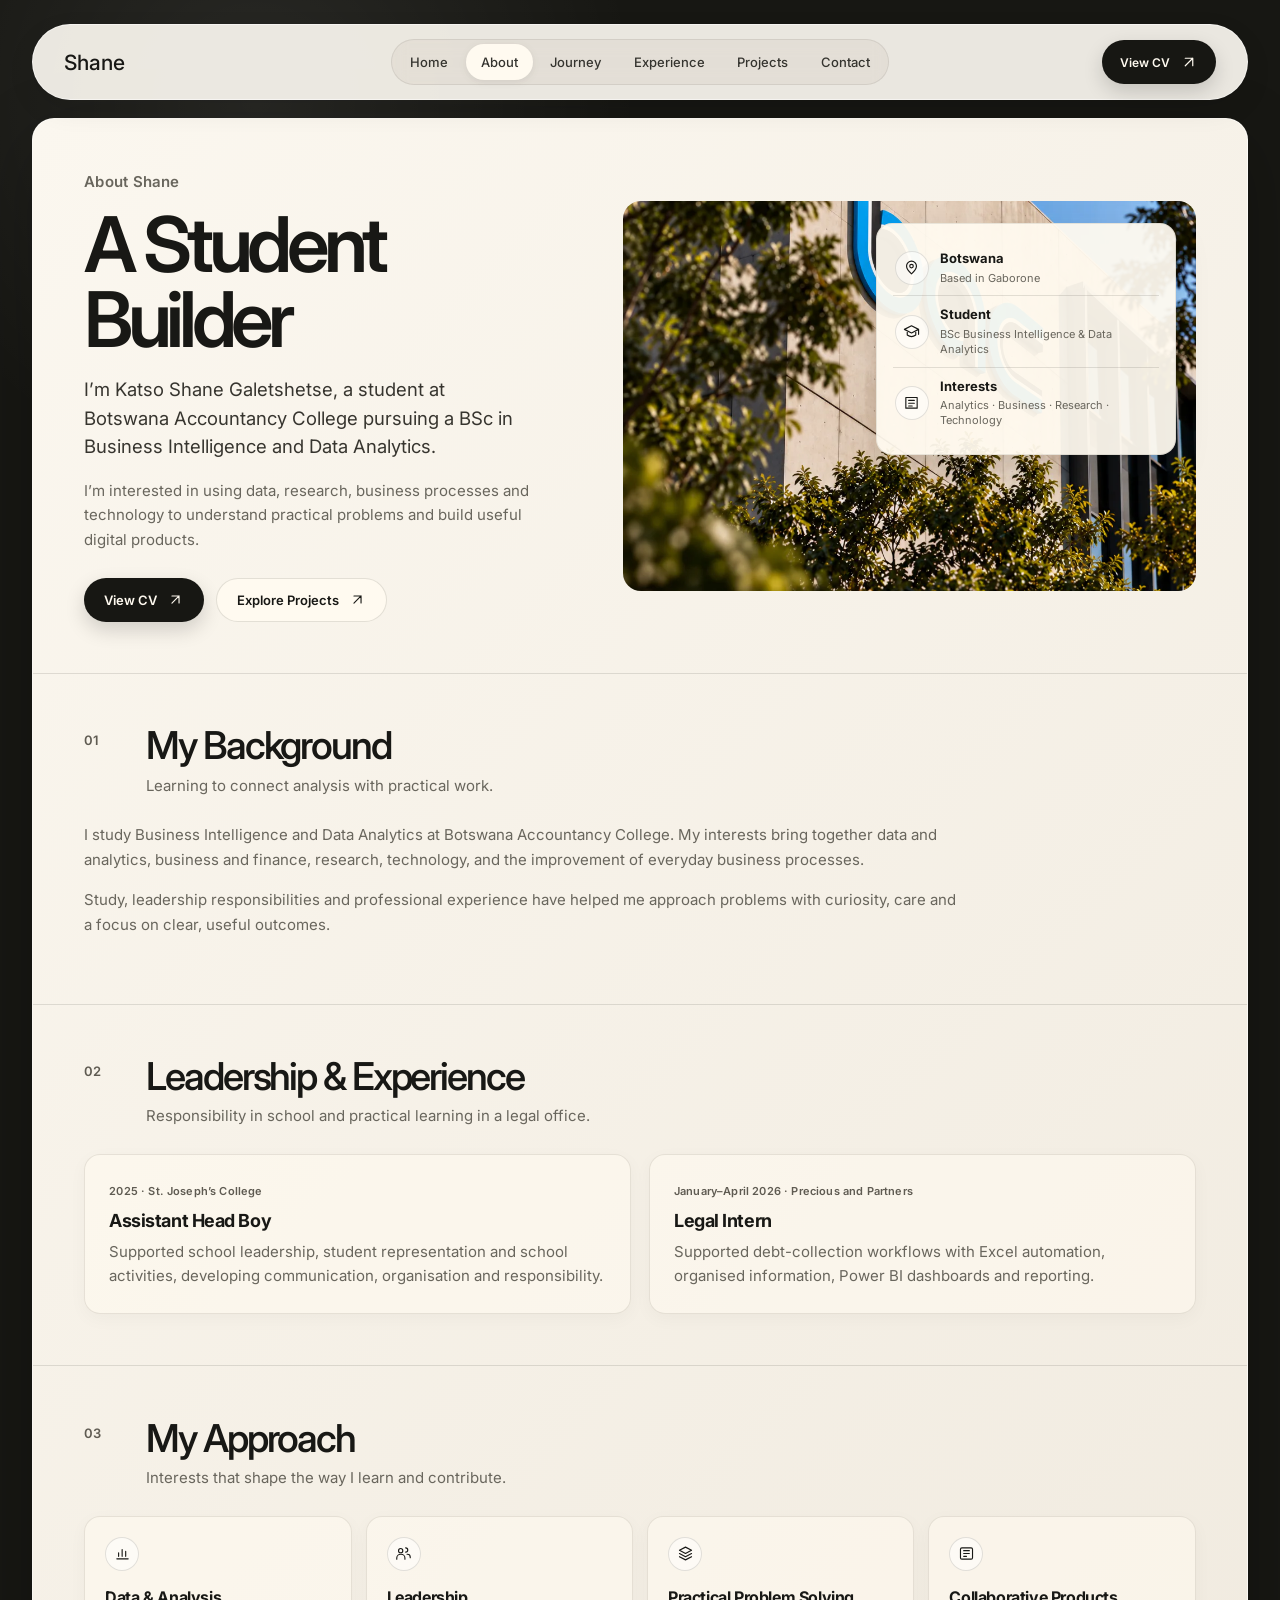
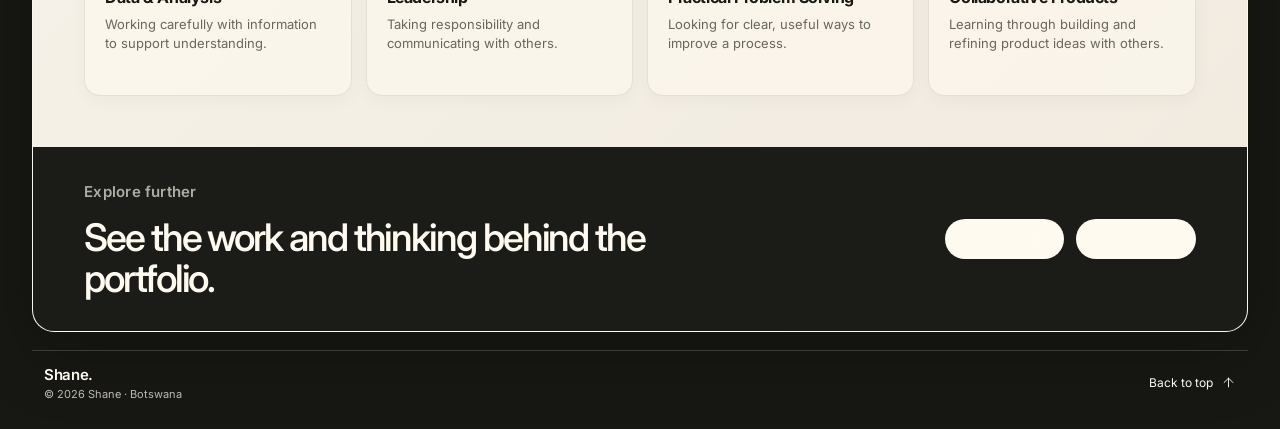
==== about.html @ d7933975 "Build dedicated portfolio pages" ====
<!doctype html>
<html lang="en">
<head>
  <meta charset="utf-8" />
  <meta name="viewport" content="width=device-width, initial-scale=1" />
  <meta name="description" content="About Shane Galetshetse, a Business Intelligence and Data Analytics student at Botswana Accountancy College." />
  <title>About | Shane Galetshetse</title>
  <link rel="icon" type="image/png" href="assets/shane_exact_assets/logos/shane_logo_transparent.png" />
  <link rel="preconnect" href="https://fonts.googleapis.com" />
  <link rel="preconnect" href="https://fonts.gstatic.com" crossorigin />
  <link href="https://fonts.googleapis.com/css2?family=Inter:wght@400;500;600;700;800&display=swap" rel="stylesheet" />
  <link rel="stylesheet" href="styles.css" />
  <link rel="stylesheet" href="pages.css" />
</head>
<body class="portfolio-page">
  <div class="page-shell page-shell--inner" id="top">
    <header class="topbar page-topbar">
      <a class="logo" href="index.html#top">Shane</a>
      <nav class="nav-pill" aria-label="Primary"><a href="index.html#top">Home</a><a href="about.html" aria-current="page" class="is-active">About</a><a href="journey.html">Journey</a><a href="experience.html">Experience</a><a href="projects.html">Projects</a><a href="contact.html">Contact</a></nav>
      <a class="dark-btn download-btn" href="cv.html">View CV <svg class="ui-icon" aria-hidden="true" viewBox="0 0 24 24" fill="none" stroke="currentColor" stroke-width="1.6" stroke-linecap="round" stroke-linejoin="round"><path d="M7 17 17 7M7 7h10v10"/></svg></a>
    </header>
    <main class="page-main">
<section class="page-hero page-hero--split">
  <div class="page-hero-copy"><p class="eyebrow">About Shane</p><h1>A Student<br />Builder</h1><p class="lead">I&#8217;m Katso Shane Galetshetse, a student at Botswana Accountancy College pursuing a BSc in Business Intelligence and Data Analytics.</p><p>I&#8217;m interested in using data, research, business processes and technology to understand practical problems and build useful digital products.</p><div class="page-actions"><a class="dark-btn" href="cv.html">View CV <svg class="ui-icon" aria-hidden="true" viewBox="0 0 24 24" fill="none" stroke="currentColor" stroke-width="1.6" stroke-linecap="round" stroke-linejoin="round"><path d="M7 17 17 7M7 7h10v10"/></svg></a><a class="light-btn" href="projects.html">Explore Projects <svg class="ui-icon" aria-hidden="true" viewBox="0 0 24 24" fill="none" stroke="currentColor" stroke-width="1.6" stroke-linecap="round" stroke-linejoin="round"><path d="M7 17 17 7M7 7h10v10"/></svg></a></div></div>
  <div class="about-visual"><img src="assets/hero-custom/bac-facade.webp" alt="Botswana Accountancy College facade framed by trees" /><div class="floating-facts"><p><span class="mini-icon"><svg viewBox="0 0 24 24"><path d="M19 10c0 5-7 11-7 11S5 15 5 10a7 7 0 1 1 14 0Z"/><circle cx="12" cy="10" r="2.5"/></svg></span><span><b>Botswana</b><small>Based in Gaborone</small></span></p><p><span class="mini-icon"><svg viewBox="0 0 24 24"><path d="m2 9 10-5 10 5-10 5L2 9Zm4 2v6c4 3 8 3 12 0v-6M22 9v7"/></svg></span><span><b>Student</b><small>BSc Business Intelligence &amp; Data Analytics</small></span></p><p><span class="mini-icon"><svg viewBox="0 0 24 24"><path d="M4 5h16v15H4zM8 9h8m-8 4h8m-8 4h5"/></svg></span><span><b>Interests</b><small>Analytics &middot; Business &middot; Research &middot; Technology</small></span></p></div></div>
</section>
<section class="page-section"><div class="page-section-heading"><span class="section-index">01</span><div><h2>My Background</h2><p>Learning to connect analysis with practical work.</p></div></div><div class="editorial-copy"><p>I study Business Intelligence and Data Analytics at Botswana Accountancy College. My interests bring together data and analytics, business and finance, research, technology, and the improvement of everyday business processes.</p><p>Study, leadership responsibilities and professional experience have helped me approach problems with curiosity, care and a focus on clear, useful outcomes.</p></div></section>
<section class="page-section"><div class="page-section-heading"><span class="section-index">02</span><div><h2>Leadership &amp; Experience</h2><p>Responsibility in school and practical learning in a legal office.</p></div></div><div class="page-card-grid page-card-grid--2"><article class="content-card"><span class="eyebrow">2025 &middot; St. Joseph&#8217;s College</span><h3>Assistant Head Boy</h3><p>Supported school leadership, student representation and school activities, developing communication, organisation and responsibility.</p></article><article class="content-card"><span class="eyebrow">January&ndash;April 2026 &middot; Precious and Partners</span><h3>Legal Intern</h3><p>Supported debt-collection workflows with Excel automation, organised information, Power BI dashboards and reporting.</p></article></div></section>
<section class="page-section"><div class="page-section-heading"><span class="section-index">03</span><div><h2>My Approach</h2><p>Interests that shape the way I learn and contribute.</p></div></div><div class="approach-grid"><article class="approach-card"><span class="mini-icon"><svg viewBox="0 0 24 24"><path d="M4 19.5h16M6.5 16V11m5 5V6.5m5 9.5v-7"/></svg></span><h3>Data &amp; Analysis</h3><p>Working carefully with information to support understanding.</p></article><article class="approach-card"><span class="mini-icon"><svg viewBox="0 0 24 24"><circle cx="8" cy="8" r="3"/><path d="M2.5 20v-1.5A5.5 5.5 0 0 1 8 13h.5a5.5 5.5 0 0 1 5.5 5.5V20m1-10a3 3 0 1 0 0-6m2 9h.5a4 4 0 0 1 4 4v1"/></svg></span><h3>Leadership</h3><p>Taking responsibility and communicating with others.</p></article><article class="approach-card"><span class="mini-icon"><svg viewBox="0 0 24 24"><path d="M12 3 3.5 7.5 12 12l8.5-4.5L12 3Zm-8.5 9L12 16.5l8.5-4.5M3.5 16.5 12 21l8.5-4.5"/></svg></span><h3>Practical Problem Solving</h3><p>Looking for clear, useful ways to improve a process.</p></article><article class="approach-card"><span class="mini-icon"><svg viewBox="0 0 24 24"><rect x="3.5" y="4" width="17" height="16" rx="2"/><path d="M8 8h8M8 12h8M8 16h4"/></svg></span><h3>Collaborative Products</h3><p>Learning through building and refining product ideas with others.</p></article></div></section>
<section class="page-cta"><div><p class="eyebrow">Explore further</p><h2>See the work and thinking behind the portfolio.</h2></div><div class="page-actions"><a class="light-btn" href="projects.html">Projects <svg class="ui-icon" aria-hidden="true" viewBox="0 0 24 24" fill="none" stroke="currentColor" stroke-width="1.6" stroke-linecap="round" stroke-linejoin="round"><path d="M7 17 17 7M7 7h10v10"/></svg></a><a class="light-btn" href="journey.html">Journey <svg class="ui-icon" aria-hidden="true" viewBox="0 0 24 24" fill="none" stroke="currentColor" stroke-width="1.6" stroke-linecap="round" stroke-linejoin="round"><path d="M7 17 17 7M7 7h10v10"/></svg></a></div></section></main>
    <footer class="site-footer page-footer">
      <div class="site-footer-brand"><strong>Shane.</strong><span>&copy; 2026 Shane &middot; Botswana</span></div>
      <a class="back-to-top" href="#top">Back to top <svg viewBox="0 0 24 24" aria-hidden="true"><path d="M12 19V5m-7 7 7-7 7 7" /></svg></a>
    </footer>
  </div>
  <script src="pages.js" defer></script>
</body>
</html>
---- styles.css ----
:root {
	--bg: #171713;
	--paper: #f5f0e7;
	--paper-2: #eee7da;
	--ink: #181815;
	--muted: #69665d;
	--line: rgba(24, 24, 21, 0.12);
	--shadow: 0 22px 70px rgba(0, 0, 0, 0.24);
}

* { box-sizing: border-box; }

html { scroll-behavior: auto; }

body {
	margin: 0;
	background:
		radial-gradient(circle at 20% 5%, rgba(255, 255, 255, 0.08), transparent 24rem),
		var(--bg);
	color: var(--ink);
	font-family: Inter, system-ui, sans-serif;
}

a { color: inherit; text-decoration: none; }
button { font: inherit; }
img { display: block; max-width: 100%; }

.page-shell {
	width: calc(100% - clamp(48px, 4vw, 80px));
	margin: clamp(24px, 5vh, 48px) auto 70px;
}

.dashboard-card {
	background: linear-gradient(135deg, #fbf7ef 0%, #f0eadf 100%);
	border: 1px solid rgba(255, 255, 255, 0.55);
	border-radius: 18px;
	box-shadow: var(--shadow);
}

.editorial-content-panel {
	margin-top: 28px;
	overflow: hidden;
}

.editorial-content-panel > section {
	position: relative;
	margin: 0;
	border: 0;
	border-radius: 0;
	background: transparent;
	box-shadow: none;
}

.editorial-content-panel > section + section::before {
	content: "";
	position: absolute;
	top: 0;
	left: clamp(24px, 2.2vw, 40px);
	right: clamp(24px, 2.2vw, 40px);
	height: 1px;
	background: var(--line);
}

#cv,
#contact { margin-top: 28px; }

.site-footer {
	display: flex;
	align-items: center;
	justify-content: space-between;
	gap: 24px;
	margin-top: 28px;
	padding: 14px 8px 0;
	border-top: 1px solid rgba(255, 250, 240, .16);
	color: rgba(255, 250, 240, .72);
}

.site-footer-brand {
	display: grid;
	gap: 3px;
}

.site-footer-brand strong {
	color: #fffaf0;
	font-size: 15px;
	font-weight: 600;
	letter-spacing: -.025em;
}

.site-footer-brand span { font-size: 11px; }

.back-to-top {
	display: inline-flex;
	align-items: center;
	gap: 8px;
	min-height: 36px;
	color: #fffaf0;
	font-size: 12px;
	transition: color 180ms ease;
}

.back-to-top svg {
	width: 15px;
	height: 15px;
	fill: none;
	stroke: currentColor;
	stroke-width: 1.5;
	stroke-linecap: round;
	stroke-linejoin: round;
}

.back-to-top:hover { color: #c9c1b3; }
.back-to-top:focus-visible { outline: 2px solid #fffaf0; outline-offset: 4px; border-radius: 2px; }

.topbar {
	position: sticky;
	top: 0;
	z-index: 50;
	display: grid;
	grid-template-columns: minmax(130px, 1fr) auto minmax(130px, 1fr);
	align-items: center;
	gap: 14px;
	width: 100%;
	min-height: clamp(60px, 8dvh, 110px);
	padding: 12px 28px;
	margin: 0 auto -2px;
	border: 1px solid transparent;
	border-bottom: 0;
	border-radius: 22px 22px 0 0;
	background: linear-gradient(135deg, #fbf7ef 0%, #f0eadf 100%);
	box-shadow: none;
	backdrop-filter: none;
	-webkit-backdrop-filter: none;
	transition: top 260ms ease, width 260ms ease, border-radius 260ms ease, background 260ms ease, border-color 260ms ease, box-shadow 260ms ease, backdrop-filter 260ms ease;
}

.topbar.is-scrolled {
	top: 12px;
	width: calc(100% - 32px);
	min-height: clamp(60px, 8dvh, 110px);
	margin: 0 auto -2px;
	border: 1px solid rgba(255, 255, 255, 0.58);
	border-radius: 999px;
	background: rgba(248, 245, 237, 0.76);
	box-shadow: 0 12px 30px rgba(24, 24, 21, 0.14);
	backdrop-filter: blur(16px) saturate(128%);
	-webkit-backdrop-filter: blur(16px) saturate(128%);
}

.logo {
	display: flex;
	align-items: center;
	gap: 12px;
	font-size: clamp(21px, 1.5vw, 26px);
	font-weight: 500;
	letter-spacing: 0;
}

.logo img {
	width: 36px;
	height: 36px;
	object-fit: contain;
}

.nav-pill {
	justify-self: center;
	display: flex;
	align-items: center;
	gap: 3px;
	padding: 4px;
	border: 1px solid rgba(24, 24, 21, 0.08);
	border-radius: 999px;
	background: rgba(215, 208, 197, 0.36);
	backdrop-filter: blur(8px);
	-webkit-backdrop-filter: blur(8px);
}

.nav-pill a {
	padding: 9px clamp(10px, 1.05vw, 16px);
	border-radius: 999px;
	font-size: clamp(12px, 0.84vw, 15px);
	font-weight: 500;
	color: #35342f;
	white-space: nowrap;
	flex: 0 0 auto;
	transition: background 200ms ease, color 200ms ease, box-shadow 200ms ease;
}

.nav-pill a:hover,
.nav-pill a:focus-visible,
.nav-pill a.active {
	background: rgba(255, 252, 246, 0.92);
	box-shadow: 0 2px 8px rgba(24, 24, 21, 0.08);
}

@supports not ((backdrop-filter: blur(1px)) or (-webkit-backdrop-filter: blur(1px))) {
	.topbar,
	.topbar.is-scrolled { background: rgba(248, 245, 237, 0.96); }
}

.dark-btn,
.light-btn,
.icon-btn {
	display: inline-flex;
	align-items: center;
	justify-content: center;
	gap: 10px;
	min-height: 42px;
	border-radius: 999px;
	font-size: 13px;
	font-weight: 900;
	white-space: nowrap;
}

.dark-btn {
	background: #171713;
	color: #fffaf0;
	padding: 0 20px;
	box-shadow: 0 8px 20px rgba(0, 0, 0, 0.16);
	transition: background 240ms ease, box-shadow 240ms ease;
}

.topbar > .dark-btn {
	justify-self: end;
	min-height: clamp(40px, 2.8vw, 48px);
	padding: 0 24px;
	font-size: clamp(12px, 0.8vw, 14px);
	font-weight: 600;
}

.download-btn { min-width: max-content; gap: 10px; }
.download-btn > .download-label { width: auto; height: auto; font-size: inherit; }
.download-btn > .download-label::before { display: none; content: none; }
.download-btn:disabled,
.pending-download:disabled { cursor: not-allowed; opacity: 0.82; }
.ui-icon { display: block; flex: 0 0 auto; width: 18px; height: 18px; }
.download-icon { stroke-width: 1.6; }
.sr-only {
	position: absolute; width: 1px; height: 1px; padding: 0; margin: -1px;
	overflow: hidden; clip: rect(0, 0, 0, 0); white-space: nowrap; border: 0;
}

.dark-btn:hover,
.dark-btn:focus-visible { background: #292923; box-shadow: 0 10px 24px rgba(0, 0, 0, 0.2); }
.download-btn:disabled:hover,
.download-btn:disabled:focus-visible { background: #171713; box-shadow: 0 8px 20px rgba(0, 0, 0, 0.16); }

.dark-btn > span {
	display: inline-grid;
	place-items: center;
	width: 18px;
	height: 18px;
	font-size: 0;
}

.dark-btn > span::before {
	width: 18px;
	height: 18px;
	background: center / contain no-repeat url("data:image/svg+xml,%3Csvg xmlns='http://www.w3.org/2000/svg' viewBox='0 0 24 24' fill='none' stroke='%23fffaf0' stroke-width='1.8' stroke-linecap='round' stroke-linejoin='round'%3E%3Cpath d='M5 12h13M13 6l6 6-6 6'/%3E%3C/svg%3E");
	content: "";
	transition: transform 240ms cubic-bezier(.22,.8,.24,1);
}

.topbar .dark-btn > span::before { background-image: url("data:image/svg+xml,%3Csvg xmlns='http://www.w3.org/2000/svg' viewBox='0 0 24 24' fill='none' stroke='%23fffaf0' stroke-width='1.8' stroke-linecap='round' stroke-linejoin='round'%3E%3Cpath d='M12 5v13M6 13l6 6 6-6'/%3E%3C/svg%3E"); }
.dark-btn:hover > span::before,
.dark-btn:focus-visible > span::before { transform: translate(3px, -3px); }

.light-btn {
	background: #fffaf0;
	border: 1px solid var(--line);
	padding: 0 20px;
}

.icon-btn {
	width: 42px;
	height: 42px;
	border: 1px solid var(--line);
	background: #fffaf0;
	font-size: 0;
	transition: background 200ms ease, border-color 200ms ease;
}

.icon-btn:hover,
.icon-btn:focus-visible { background: #eee7da; border-color: rgba(24, 24, 21, 0.28); }

.hero {
	--hero-card-height: clamp(220px, min(16.5vw, 36dvh, 480px), 480px);
	--hero-card-gap: clamp(16px, 2dvh, 24px);
	--hero-portrait-height: clamp(320px, min(50dvh, calc(var(--hero-card-height) * 1.3)), 560px);
	display: grid;
	grid-template-columns: minmax(0, 303fr) minmax(0, 580fr) minmax(0, 313fr);
	align-items: start;
	gap: clamp(16px, 1.3vw, 24px);
	padding: clamp(10px, 1.2dvh, 14px) clamp(38px, 2.8vw, 48px) clamp(12px, 1.6dvh, 18px) clamp(49px, 3.5vw, 61px);
	border-radius: 0 0 18px 18px;
}

.hero-main,
.hero-aside,
.story-rail { min-width: 0; }

.story-rail {
	display: grid;
	gap: var(--hero-card-gap);
}

.hero-photo-card,
.hero-project-panel {
	display: block;
	position: relative;
	overflow: visible;
	border-radius: 20px;
	background: transparent;
	isolation: isolate;
	--button-size: 66px;
	--button-inset: 16px;
	--cutout-shelf: 16px;
	--cutout-fillet: 14px;
}

.hero-photo-card {
	height: var(--hero-card-height);
	color: #fffaf0;
}

.hero-photo-card > img,
.hero-project-panel > img:first-child { position: absolute; inset: 0; }

.hero-photo-card > img,
.hero-project-panel > img:first-child {
	width: 100%;
	height: 100%;
	object-fit: cover;
	border-radius: inherit;
	filter: saturate(0.96) contrast(1.04);
	clip-path: var(--editorial-card-clip);
	-webkit-clip-path: var(--editorial-card-clip);
}

.hero-project-panel {
	height: var(--hero-card-height);
	color: #fffaf0;
}

.hero-project-panel::before,
.hero-photo-card::before {
	position: absolute;
	inset: 0;
	border-radius: inherit;
	background: linear-gradient(to bottom, rgba(0, 0, 0, 0.08), rgba(0, 0, 0, 0.72));
	content: "";
	z-index: 1;
	pointer-events: none;
	clip-path: var(--editorial-card-clip);
	-webkit-clip-path: var(--editorial-card-clip);
}

.hero-project-panel::before {
	background: linear-gradient(to bottom, rgba(0, 0, 0, 0.08), rgba(0, 0, 0, 0.52));
}

.hero-pill,
.card-index,
.hero-photo-card strong,
.hero-photo-card small,
.arrow-orb,
.project-logo,
.divider-line {
	position: absolute;
	z-index: 2;
}

.hero-pill {
	top: 18px;
	padding: 9px 18px;
	border: 1px solid rgba(255, 255, 255, 0.68);
	border-radius: 999px;
	background: rgba(255, 255, 255, 0.09);
	color: #fffaf0;
	font-size: 12px;
	font-weight: 650;
	line-height: 1;
	backdrop-filter: blur(8px);
}

.hero-pill.top-left {
	left: 18px;
}

.hero-pill.top-right {
	right: 18px;
}

.card-index {
	left: 18px;
	bottom: 128px;
	color: rgba(255, 250, 240, 0.92);
	font-size: 14px;
}

.hero-photo-card strong {
	left: 18px;
	right: 96px;
	bottom: 58px;
	color: #fffaf0;
	font-size: clamp(22px, 1.4vw, 27px);
	font-weight: 500;
	line-height: 1.02;
	letter-spacing: -0.035em;
}

.hero-photo-card small {
	left: 18px;
	right: 96px;
	bottom: 20px;
	color: rgba(255, 250, 240, 0.92);
	font-size: clamp(12px, 0.75vw, 14px);
	line-height: 1.18;
}

.arrow-orb {
	right: var(--orb-offset, var(--button-inset));
	bottom: var(--orb-offset, var(--button-inset));
	display: grid;
	place-items: center;
	width: var(--button-size);
	height: var(--button-size);
	border-radius: 50%;
	background: #efe8dc;
	color: #171713;
	font-size: 0;
	line-height: 1;
	text-align: center;
	box-shadow: none;
	z-index: 4;
	isolation: isolate;
	transition: background 200ms ease;
}

.arrow-orb > svg { display: block; width: 19px; height: 19px; stroke-width: 1.5; }

.hero-photo-card:hover .arrow-orb,
.hero-project-panel:hover .arrow-orb,
.hero-photo-card:focus-visible .arrow-orb,
.hero-project-panel:focus-visible .arrow-orb { background: #e3d8c7; }

.hero-photo-card:focus-visible,
.hero-project-panel:focus-visible,
.dark-btn:focus-visible,
.light-btn:focus-visible,
.icon-btn:focus-visible,
.nav-pill a:focus-visible { outline: 3px solid rgba(24, 24, 21, 0.38); outline-offset: 4px; }

.hero-photo-frame {
	overflow: hidden;
	border-radius: 20px;
	height: var(--hero-portrait-height);
	background: #ddd5c8;
}

.hero-photo-frame > img {
	width: 100%;
	height: 100%;
	object-fit: cover;
	object-position: center 42%;
	border-radius: 20px;
	filter: saturate(0.92) contrast(1.02);
}

.hero-copy {
	position: relative;
	z-index: 3;
	margin-top: clamp(-78px, -8dvh, -52px);
	max-width: 100%;
	margin-right: 22px;
	padding: 30px 24px 0 0;
	border-radius: 0 28px 0 0;
	background: var(--paper);
}

.hero-copy::before {
	position: absolute;
	top: 0;
	right: -20px;
	width: 32px;
	height: 32px;
	border-bottom-left-radius: 28px;
	box-shadow: -12px 12px 0 var(--paper);
	content: "";
}

.hero-proof-row { position: relative; display: flex; align-items: center; gap: 12px; min-height: 38px; margin-top: 10px; }
.preview-dots { display: flex; align-items: center; padding-left: 2px; }
.preview-dot {
	position: relative; width: 36px; height: 36px; flex: 0 0 36px; padding: 0;
	margin-left: -8px; border: 2px solid var(--paper); border-radius: 50%;
	background: var(--paper); cursor: pointer; transition: border-color 200ms ease, filter 200ms ease, transform 180ms ease;
}
.preview-dot:first-child { margin-left: 0; }
.preview-dot img { display: block; width: 100%; height: 100%; object-fit: cover; border-radius: inherit; }
.preview-dot:hover,
.preview-dot:focus-visible,
.preview-dot[aria-expanded="true"] { z-index: 1; border-color: #b9a88e; filter: brightness(1.08); transform: translateY(-2px); }
.preview-dot:focus-visible,
.hero-preview-close:focus-visible { outline: 2px solid #292923; outline-offset: 2px; }
.impact-pill {
	display: inline-flex; align-items: center; min-height: 34px; padding: 0 12px;
	border: 1px solid var(--line); border-radius: 999px; color: var(--muted);
	font-size: 11px; line-height: 1.2; white-space: nowrap;
}
.hero-preview[hidden] { display: none; }
.hero-preview {
	position: absolute; top: calc(100% + 8px); left: 0; z-index: 8;
	display: grid; grid-template-columns: 54px minmax(0, 1fr) 30px; align-items: center;
	gap: 10px; width: min(390px, calc(100vw - 40px)); padding: 10px;
	border: 1px solid var(--line); border-radius: 14px; background: #fffaf0;
	box-shadow: 0 10px 28px rgba(26, 24, 20, 0.14);
}
.hero-preview-image { display: block; width: 54px; height: 54px; object-fit: cover; border-radius: 10px; }
.hero-preview-title { display: block; margin-bottom: 3px; color: var(--ink); font-size: 12px; line-height: 1.2; }
.hero-preview-description { margin: 0; color: var(--muted); font-size: 11px; line-height: 1.35; }
.hero-preview-close { display: grid; place-items: center; width: 30px; height: 30px; padding: 0; border: 1px solid var(--line); border-radius: 50%; color: var(--ink); background: transparent; cursor: pointer; }
.hero-preview-close svg { width: 15px; height: 15px; fill: none; stroke: currentColor; stroke-width: 1.6; stroke-linecap: round; }
.hero-preview-link { display: inline-block; margin-top: 7px; font-size: 11px; font-weight: 600; text-decoration: underline; text-underline-offset: 3px; }
.hero-preview-link:focus-visible { outline: 2px solid var(--ink); outline-offset: 3px; border-radius: 2px; }

.hero h1 {
	margin: 0;
	font-size: clamp(38px, 3.5vw, 64px);
	line-height: 0.98;
	letter-spacing: -0.055em;
	white-space: nowrap;
	font-weight: 500;
}

.section-copy h2,
.section-head h2 {
	margin: 0;
	font-size: clamp(36px, 4.2vw, 58px);
	line-height: 0.95;
	letter-spacing: -0.075em;
}

.hero-copy p,
.section-copy h3,
.section-head p {
	color: var(--muted);
	font-size: 15px;
	line-height: 1.45;
}

.hero-copy p.hero-preview-description { margin: 0; font-size: 11px; line-height: 1.35; }

.hero-copy > p.hero-supporting-copy {
	display: grid;
	grid-template-columns: auto 1fr;
	align-items: center;
	gap: 14px;
	margin: 10px 0 0;
	color: var(--ink);
	font-size: clamp(19px, 1.45vw, 27px);
	line-height: 1.12;
	letter-spacing: -0.035em;
}

.bac-chip {
	display: inline-flex;
	align-items: center;
	gap: 8px;
	width: max-content;
	margin-top: 0;
	padding: 8px 14px;
	border-radius: 999px;
	background: rgba(232, 223, 208, 0.74);
	font-size: 14px;
	font-weight: 700;
	letter-spacing: 0;
}

.bac-chip img {
	width: 42px;
	height: 24px;
	object-fit: contain;
}

.avatar-row {
	display: flex;
	align-items: center;
	margin-top: 16px;
}

.avatar-row span {
	width: 28px;
	height: 28px;
	margin-right: -8px;
	border: 2px solid var(--paper);
	border-radius: 50%;
	background: linear-gradient(135deg, #1d1d19, #b49f82);
}

.avatar-row em {
	margin-left: 18px;
	padding: 10px 16px;
	border: 1px solid var(--line);
	border-radius: 999px;
	background: #fffaf0;
	font-size: 12px;
	font-style: normal;
	font-weight: 800;
}

.hero-aside {
	display: flex;
	flex-direction: column;
	gap: clamp(18px, 2.5dvh, 26px);
}

.hero-aside > p {
	margin: 12px 0 0;
	color: var(--muted);
	font-size: clamp(15px, 0.95vw, 18px);
	line-height: 1.55;
}

.quick-links { display: flex; align-items: center; gap: 8px; flex-wrap: nowrap; }
.quick-links .dark-btn { min-height: clamp(40px, 2.6vw, 50px); padding: 0 clamp(12px, 1.1vw, 20px); font-size: clamp(12px, 0.8vw, 15px); font-weight: 500; }
.quick-links .icon-btn { width: clamp(36px, 2.4vw, 46px); height: clamp(36px, 2.4vw, 46px); }
.quick-links .dark-btn > span::before { display: none; }
.quick-links .dark-btn .ui-icon { width: 18px; height: 18px; }
.quick-links .icon-btn::before { display: none; }
.quick-links .icon-btn svg { display: block; width: 18px; height: 18px; }
.quick-links .icon-btn svg:not(.mail-icon) { fill: currentColor; }
.quick-links .icon-btn svg.mail-icon { fill: none; stroke: currentColor; stroke-width: 1.7; stroke-linecap: round; stroke-linejoin: round; }
.quick-links .icon-btn:hover { transform: none; }

.hero-project-panel .project-logo {
	left: 20px;
	width: min(176px, calc(100% - 40px));
	height: auto;
	object-fit: contain;
	filter: brightness(1.7) saturate(1.35) drop-shadow(0 8px 18px rgba(0, 0, 0, 0.4));
}

.quick-links + .hero-project-panel { margin-top: clamp(12px, 2.6vh, 28px); }

.hero-project-panel .br-logo {
	top: 25%;
}

.hero-project-panel .df-logo {
	bottom: 7%;
}

.divider-line {
	left: 24px;
	right: 24px;
	top: 50%;
	height: 1px;
	background: rgba(255, 255, 255, 0.58);
}

.hero-project-panel .arrow-orb { width: var(--button-size); height: var(--button-size); }
.contact-card {
	position: relative;
	overflow: hidden;
	min-height: 310px;
	padding: 16px;
	border-radius: 20px;
	background-image: linear-gradient(to bottom, rgba(0, 0, 0, 0.03), rgba(0, 0, 0, 0.08)), var(--bg);
	background-size: cover;
	background-position: center;
	color: #fffaf0;
}

.split-section,
.experience-row,
.cv-row,
.contact-row {
	display: grid;
	gap: 34px;
	padding: 44px 34px;
	border-radius: 18px;
	margin-top: 44px;
}

.split-section { grid-template-columns: 0.78fr 1.22fr; align-items: center; }
.experience-row { grid-template-columns: 330px 1fr 300px; align-items: center; }
.cv-row { grid-template-columns: 0.95fr 1.05fr; align-items: center; }
.contact-row { grid-template-columns: 1.28fr 0.72fr; align-items: stretch; }

.number {
	display: inline-block;
	margin-bottom: 22px;
	font-weight: 900;
	font-size: 14px;
}

.section-copy p {
	max-width: 520px;
	color: var(--muted);
	font-size: 15px;
	line-height: 1.65;
}

.photo-panel {
	position: relative;
	min-height: 393px;
}

.photo-panel > img,
.wide-photo,
.cv-photo {
	width: 100%;
	height: 393px;
	object-fit: cover;
	border-radius: 18px;
	filter: saturate(0.72) contrast(1.02);
}

.info-card {
	position: absolute;
	right: 16px;
	top: 22px;
	width: min(270px, 48%);
	padding: 18px;
	border: 1px solid var(--line);
	border-radius: 16px;
	background: rgba(255, 250, 240, 0.9);
	backdrop-filter: blur(12px);
}

.info-card p {
	display: grid;
	grid-template-columns: 1fr;
	gap: 3px;
	margin: 0 0 18px;
}

.info-card span,
.experience-list span {
	color: var(--muted);
	font-size: 13px;
	line-height: 1.25;
}

.wide-photo { height: 300px; }

/* About: independent photograph and selectable, semantic information panel. */
#about .info-card { margin: 0; }
#about .info-row { display: grid; grid-template-columns: 32px minmax(0, 1fr); gap: 12px; align-items: start; }
#about .info-icon { width: 32px; height: 32px; display: grid; place-items: center; border: 1px solid var(--line); border-radius: 50%; background: #fcfaf5; }
#about .info-icon svg { width: 17px; height: 17px; fill: none; stroke: currentColor; stroke-width: 1.6; stroke-linecap: round; stroke-linejoin: round; }
#about dt { font-size: 14px; font-weight: 650; line-height: 1.4; }
#about dd { margin: 3px 0 0; color: var(--muted); font-size: 13px; line-height: 1.4; }
#about .dark-btn { gap: 18px; min-height: 40px; padding: 10px 18px; font-size: 13px; font-weight: 600; box-shadow: none; }
#about .dark-btn svg { flex: 0 0 18px; }

@media (min-width: 981px) {
	#about { grid-template-columns: minmax(0, .8fr) minmax(0, 1.2fr); gap: 40px; padding: 34px; }
	#about .number { margin-bottom: 12px; font-size: 13px; font-weight: 600; }
	#about h2 { font-size: clamp(36px, 3.2vw, 46px); font-weight: 500; line-height: 1.08; letter-spacing: -.045em; }
	#about h3 { max-width: 390px; margin: 14px 0 18px; font-size: 17px; font-weight: 400; line-height: 1.45; }
	#about .section-copy p { max-width: 440px; margin: 0 0 22px; font-size: 15px; line-height: 1.6; }
	#about .photo-panel { height: clamp(350px, 28vw, 420px); min-height: 0; }
	#about .photo-panel > img { display: block; height: 100%; object-position: 35% center; border-radius: 16px; filter: none; }
	#about .info-card { position: absolute; top: 18px; right: 18px; bottom: 18px; width: min(280px, 44%); padding: 22px 20px; display: grid; align-content: space-between; gap: 16px; border-radius: 14px; border: 1px solid rgba(255,255,255,.7); background: #f8f5ee; box-shadow: 0 6px 20px rgba(24,24,21,.09); backdrop-filter: none; }
}

.experience-list {
	display: grid;
	gap: 18px;
}

/* Section 02 uses a clean photo and distinct, selectable experience rows. */
#experience .experience-list { gap: 16px; }
#experience .experience-item { display: grid; grid-template-columns: 32px minmax(0, 1fr); gap: 12px; align-items: center; min-width: 0; }
#experience .experience-icon { display: grid; place-items: center; width: 32px; height: 32px; border: 1px solid rgba(24,24,21,.13); border-radius: 50%; background: #fcfaf5; color: #24231f; }
#experience .experience-icon svg { display: block; width: 15px; height: 15px; fill: currentColor; stroke: none; }
#experience .experience-item > div { display: grid; gap: 3px; }
#experience .experience-item b { font-size: 14px; font-weight: 650; line-height: 1.3; }
#experience .experience-item span:not(.experience-icon) { color: var(--muted); font-size: 13px; line-height: 1.35; }
#experience .dark-btn { display: inline-flex; align-items: center; gap: 14px; min-height: 40px; padding: 10px 16px; font-size: 13px; font-weight: 600; box-shadow: none; }
#experience .dark-btn svg { display: block; flex: 0 0 18px; }
#experience-details { scroll-margin-top: 120px; }

@media (min-width: 981px) {
	#experience { grid-template-columns: minmax(250px, .9fr) minmax(280px, 1fr) minmax(270px, .9fr); align-items: center; gap: clamp(28px, 3vw, 46px); padding: 30px 34px 38px; }
	#experience .experience-photo { display: block; width: 100%; height: clamp(210px, 17vw, 270px); object-fit: cover; object-position: center; border-radius: 14px; filter: saturate(.72) contrast(1.02); }
	#experience .number { margin-bottom: 12px; font-size: 13px; font-weight: 600; }
	#experience h2 { font-size: clamp(32px, 2.8vw, 40px); font-weight: 500; line-height: 1.08; letter-spacing: -.045em; }
	#experience h3 { max-width: 310px; margin: 12px 0 14px; font-size: 16px; font-weight: 400; line-height: 1.45; }
	#experience .section-copy p { max-width: 360px; margin: 0 0 18px; font-size: 14px; line-height: 1.55; }
	#experience .experience-list { gap: 17px; }
	#experience .experience-item { grid-template-columns: 32px minmax(0, 1fr); gap: 12px; }
	#experience .experience-icon { width: 32px; height: 32px; }
	#experience .experience-photo { filter: saturate(.82) contrast(1.04); }
}

.stacked {
	padding: 44px 34px;
	margin-top: 0;
}

.section-head {
	display: flex;
	align-items: end;
	justify-content: space-between;
	gap: 24px;
	margin-bottom: 28px;
}

.project-grid,
.article-grid,
.skill-grid {
	display: grid;
	gap: 20px;
}

.project-grid { grid-template-columns: 1fr 1fr; }
.article-grid { grid-template-columns: repeat(3, 1fr); }
.skill-grid { grid-template-columns: repeat(4, 1fr); }

.skill-card,
.contact-method {
	border: 1px solid var(--line);
	border-radius: 16px;
	background: rgba(255, 250, 240, 0.5);
	box-shadow: 0 12px 28px rgba(0, 0, 0, 0.06);
}

/* Section 03: light editorial cards with independent vector product artwork. */
#projects { padding: clamp(30px, 2.3vw, 44px) clamp(34px, 3.2vw, 60px) clamp(44px, 3.2vw, 60px); }
#projects .projects-header { align-items: center; margin-bottom: clamp(20px, 1.3vw, 25px); }
#projects .number { display: block; margin-bottom: 14px; font-size: clamp(16px, 1.2vw, 23px); font-weight: 500; line-height: 1.2; }
#projects .projects-header h2 { margin: 0; font-size: clamp(42px, 3.7vw, 71px); font-weight: 600; line-height: 1.08; letter-spacing: -.045em; }
#projects .projects-header p { max-width: clamp(440px, 32vw, 610px); margin: 12px 0 0; font-size: clamp(17px, 1.27vw, 24px); color: var(--ink); line-height: 1.5; }
#projects .project-navigation { display: flex; gap: clamp(12px, 1vw, 20px); flex: 0 0 auto; padding-bottom: 10px; }
#projects .project-navigation button { width: clamp(48px, 3.9vw, 74px); height: clamp(48px, 3.9vw, 74px); display: grid; place-items: center; padding: 0; border: 1px solid rgba(24,24,21,.13); border-radius: 50%; background: transparent; color: #282923; opacity: 1; cursor: default; }
#projects .project-navigation svg { width: clamp(20px, 1.5vw, 28px); height: clamp(20px, 1.5vw, 28px); fill: none; stroke: currentColor; stroke-width: 1.6; stroke-linecap: round; stroke-linejoin: round; }
#projects .project-grid { grid-template-columns: repeat(2, minmax(0, 1fr)); gap: clamp(18px, 1.3vw, 25px); }
#projects .featured-project-card { display: grid; grid-template-columns: minmax(0, 55fr) minmax(0, 45fr); min-width: 0; height: clamp(330px, 22vw, 420px); overflow: hidden; border: 1px solid rgba(74,65,50,.14); border-radius: clamp(18px, 1.3vw, 25px); background: linear-gradient(115deg, #f5efe7, #f7f2eb); box-shadow: 0 2px 5px rgba(44,36,22,.07); }
#projects .project-content { display: flex; flex-direction: column; min-width: 0; padding: clamp(26px, 2.1vw, 40px) 8px clamp(28px, 2.4vw, 46px) clamp(26px, 2.1vw, 40px); }
#projects .project-title { margin: 0; font-size: clamp(28px, 2.35vw, 45px); line-height: 1.15; font-weight: 600; letter-spacing: -.045em; white-space: nowrap; }
#projects .project-categories { display: flex; gap: clamp(8px, .8vw, 15px); list-style: none; margin: 18px 0 0; padding: 0; }
#projects .project-categories li { white-space: nowrap; border: 1px solid rgba(74,65,50,.15); border-radius: 999px; padding: clamp(4px, .3vw, 6px) clamp(10px, .85vw, 16px); font-size: clamp(13px, 1.03vw, 20px); line-height: 1.25; font-weight: 400; color: #20211d; }
#projects .project-description { margin: clamp(26px, 2.3vw, 44px) 0 18px; font-size: clamp(14px, 1.05vw, 20px); line-height: 1.45; font-weight: 400; color: #272821; }
#projects .project-action-row { display: flex; align-items: center; gap: 10px; margin-top: auto; }
#projects .project-action { display: inline-flex; align-items: center; justify-content: space-between; flex: 0 0 auto; width: clamp(164px, 13.2vw, 252px); height: clamp(44px, 3.3vw, 63px); border: 1px solid #171815; border-radius: 999px; padding: 0 clamp(20px, 1.7vw, 32px); background: #191a17; color: #fffdf8; font-size: clamp(14px, 1.15vw, 22px); font-weight: 500; opacity: 1; cursor: default; transition: background-color 200ms ease; }
#projects .project-action:not(:disabled):hover { background: #30312b; }
#projects .project-action:focus-visible { outline: 2px solid #24251f; outline-offset: 4px; }
#projects .project-action svg { flex: 0 0 20px; width: 20px; height: 20px; fill: none; stroke: currentColor; stroke-width: 1.5; stroke-linecap: round; stroke-linejoin: round; }
#projects .project-link-status { font-size: clamp(9px, .64vw, 12px); line-height: 1.3; color: #79746a; }
#projects .project-artwork { position: relative; min-width: 0; height: 100%; isolation: isolate; container-type: inline-size; }
#projects .project-watermark { position: absolute; top: 44%; left: 38%; transform: translate(-50%, -50%) scaleX(.88); font-size: 88cqw; font-weight: 700; letter-spacing: -.095em; line-height: 1; color: #ded9d1; opacity: .78; }
#projects .project-truck { position: absolute; width: 50%; height: auto; top: 60%; left: 42%; transform: translate(-50%, -50%); }
#projects .project-phones { position: absolute; width: 116%; max-width: none; height: 103%; object-fit: contain; left: -16%; top: -2.5%; }

/* Section 04: editorial article previews. */
#articles {
	padding: clamp(30px, 2.4vw, 44px) clamp(34px, 3.2vw, 60px) clamp(42px, 3.2vw, 60px);
}

#articles .section-head {
	align-items: center;
	margin-bottom: clamp(18px, 1.4vw, 26px);
}

#articles .section-head .number {
	display: block;
	margin-bottom: 10px;
	font-size: 13px;
	font-weight: 600;
}

#articles .section-head h2 {
	margin: 0;
	font-size: clamp(32px, 2.8vw, 42px);
	font-weight: 500;
	line-height: 1.08;
	letter-spacing: -.045em;
}

#articles .section-head p {
	max-width: 560px;
	margin: 9px 0 0;
	font-size: 14px;
	line-height: 1.5;
	color: var(--muted);
}

#articles .articles-view-all {
	min-height: 42px;
	padding: 0 18px;
	gap: 12px;
	font-size: 13px;
	font-weight: 600;
	box-shadow: none;
	transition: background-color 200ms ease;
}

#articles .articles-view-all:disabled {
	cursor: default;
	opacity: 1;
}

#articles .articles-view-all:disabled:hover {
	background: #171713;
}

#articles .articles-view-all svg {
	width: 17px;
	height: 17px;
	fill: none;
	stroke: currentColor;
	stroke-width: 1.5;
	stroke-linecap: round;
	stroke-linejoin: round;
}

#articles .article-grid {
	grid-template-columns: repeat(3, minmax(0, 1fr));
	gap: clamp(14px, 1.2vw, 20px);
}

#articles .article-card {
	position: relative;
	min-width: 0;
	min-height: 318px;
	padding: 10px 10px 62px;
	border: 1px solid rgba(74, 65, 50, .13);
	border-radius: 15px;
	background: rgba(255, 252, 246, .56);
	box-shadow: 0 2px 5px rgba(44, 36, 22, .045);
	transition: border-color 200ms ease, background-color 200ms ease;
}

#articles .article-card:hover {
	border-color: rgba(74, 65, 50, .22);
	background: rgba(255, 252, 246, .82);
}

#articles .article-card > img {
	width: 100%;
	height: clamp(118px, 10vw, 156px);
	object-fit: cover;
	border-radius: 10px;
	filter: saturate(.78) contrast(1.02);
}

#articles .article-meta {
	display: flex;
	justify-content: space-between;
	align-items: center;
	gap: 10px;
	margin: 13px 4px 11px;
}

#articles .article-meta > span {
	display: inline-flex;
	align-items: center;
	min-height: 22px;
	margin: 0;
	padding: 3px 9px;
	border: 1px solid rgba(74, 65, 50, .14);
	border-radius: 999px;
	color: #625e55;
	font-size: 10px;
	font-weight: 500;
}

#articles .article-meta time {
	flex: 0 0 auto;
	color: #777268;
	font-size: 10px;
}

#articles .article-card h3 {
	margin: 0 4px 8px;
	font-size: clamp(16px, 1.25vw, 19px);
	font-weight: 550;
	line-height: 1.2;
	letter-spacing: -.035em;
}

#articles .article-card p {
	margin: 0 4px;
	max-width: 95%;
	color: var(--muted);
	font-size: 12px;
	line-height: 1.45;
}

#articles .article-arrow {
	position: absolute;
	right: 12px;
	bottom: 12px;
	display: grid;
	place-items: center;
	width: 38px;
	height: 38px;
	padding: 0;
	border: 0;
	border-radius: 50%;
	background: #e9e2d7;
	color: #24231f;
	opacity: 1;
	cursor: default;
}

#articles .article-arrow svg {
	width: 17px;
	height: 17px;
	fill: none;
	stroke: currentColor;
	stroke-width: 1.5;
	stroke-linecap: round;
	stroke-linejoin: round;
}

#articles .article-arrow:disabled { opacity: 1; }

.skills .section-head { align-items: center; }
.skill-card { min-height: 196px; padding: 22px; }
.skill-icon { display: grid; place-items: center; width: 54px; height: 54px; margin-bottom: 16px; border-radius: 14px; background: #171713; color: #fffaf0; }
.skill-icon svg { width: 25px; height: 25px; fill: none; stroke: currentColor; stroke-width: 1.8; stroke-linecap: round; stroke-linejoin: round; }
.skill-card h3 { margin: 0 0 9px; font-size: clamp(16px, 1.2vw, 19px); line-height: 1.15; letter-spacing: -.035em; }
.skill-card p { margin: 0; color: var(--muted); font-size: 14px; line-height: 1.55; }
.cv-photo { width: 100%; height: clamp(240px, 24vw, 360px); object-fit: cover; object-position: center 48%; border-radius: 18px; }
.button-row { display: flex; gap: 12px; flex-wrap: wrap; }
.contact-pills { display: grid; grid-template-columns: repeat(3, minmax(0, 1fr)); gap: 12px; margin-top: 26px; }
.contact-method { display: flex; min-width: 0; align-items: center; gap: 11px; padding: 12px; color: var(--ink); font-size: 13px; line-height: 1.35; }
.contact-method small { display: inline-block; max-width: 100%; margin-top: 3px; color: var(--muted); font-size: 10px; line-height: 1.35; overflow-wrap: anywhere; }
.contact-method-icon { display: grid; flex: 0 0 34px; place-items: center; width: 34px; height: 34px; border-radius: 50%; background: #fffaf0; color: #171713; }
.contact-method-icon svg { width: 17px; height: 17px; fill: none; stroke: currentColor; stroke-width: 1.7; stroke-linecap: round; stroke-linejoin: round; }
.contact-method-icon.github-mark svg, .contact-method-icon.linkedin-mark svg { fill: currentColor; stroke: none; }
.contact-method-icon.linkedin-mark svg { width: 16px; height: 16px; }
.asset-note { margin: 10px 0 0; color: var(--muted); font-size: 11px !important; line-height: 1.45 !important; }
.contact-card { min-height: 310px; padding: clamp(24px, 2.2vw, 36px); }
.contact-card h3 { max-width: 370px; margin: 0; font-size: clamp(24px, 2.1vw, 32px); line-height: 1.1; letter-spacing: -.04em; }
.contact-card p { max-width: 330px; margin: 14px 0 0; color: rgba(255, 250, 240, .82); font-size: 14px; line-height: 1.5; }
.contact-card .light-btn { margin-top: 22px; }
.cv-row .asset-note { margin-top: 13px; }
.button-row .directional-icon { width: 17px; height: 17px; }
.directional-icon { transition: transform 200ms ease; }
.dark-btn:hover .directional-icon, .dark-btn:focus-visible .directional-icon, .light-btn:hover .directional-icon, .light-btn:focus-visible .directional-icon { transform: translate(1px, -1px); }

.tilt-card { transform-style: preserve-3d; transition: transform 180ms ease; }

@media (max-width: 980px) {
	.page-shell { width: min(100% - 24px, 720px); margin: 24px auto; }
	.topbar { top: 0; width: 100%; min-height: 76px; grid-template-columns: 1fr auto; padding: 10px 16px; border-radius: 20px 20px 0 0; }
	.topbar.is-scrolled { top: 10px; width: calc(100% - 20px); min-height: 76px; border-radius: 999px; }
	.nav-pill { grid-column: 1 / -1; grid-row: 2; width: 100%; min-width: 0; max-width: 100%; justify-content: center; flex-wrap: wrap; overflow: visible; gap: 2px; }
	.nav-pill a { padding: 8px 11px; font-size: 13px; }
	.topbar > .dark-btn { justify-self: end; }
	.hero,
	.split-section,
	.experience-row,
	.cv-row,
	.contact-row,
	.project-grid,
	.article-grid,
	.skill-grid,
	.contact-pills {
		grid-template-columns: 1fr;
	}
	.hero { padding: 28px 20px; }
	.story-rail { grid-template-columns: 1fr 1fr; }
	.hero-photo-card { height: clamp(224px, 30vh, 326px); }
	.hero-project-panel { height: clamp(240px, 34vh, 365px); }
	.hero-photo-frame { height: 360px; }
	.hero-photo-frame > img { height: 100%; }
	.hero-copy { margin-right: 18px; }
	.info-card { position: static; width: auto; margin-top: -6px; }
	.photo-panel { min-height: auto; }
	.stacked,
	.split-section,
	.experience-row,
	.cv-row,
	.contact-row { padding: 32px 20px; }
}

@media (max-width: 560px) {
	.page-shell { width: 100%; margin: 0; }
	.dashboard-card { border-radius: 0; }
	.topbar { top: 0; position: sticky; grid-template-columns: minmax(0, 1fr) auto; gap: 8px; width: 100%; min-height: 0; padding: 8px 10px; margin: 0 auto -2px; border-radius: 16px 16px 0 0; }
	.topbar.is-scrolled { top: 8px; width: calc(100% - 16px); margin: 0 auto -2px; border-radius: 22px; }
	.logo { gap: 8px; font-size: 20px; }
	.logo img { width: 34px; height: 34px; }
	.topbar { width: 100vw; max-width: 100vw; min-width: 0; grid-template-rows: auto auto; }
	.topbar > .dark-btn { position: fixed; top: 8px; right: 10px; z-index: 51; justify-self: end; min-height: 34px; padding-inline: 10px; gap: 5px; font-size: 11px; white-space: nowrap; }
	.nav-pill { position: relative; left: 50%; display: grid; grid-template-columns: repeat(auto-fit, minmax(80px, 1fr)); width: calc(100vw - 36px); max-width: calc(100vw - 36px); min-width: 0; justify-content: center; gap: 1px; padding: 4px; transform: translateX(-50%); }
	.nav-pill a { justify-self: center; padding: 8px 4px; font-size: 12px; }
	.hero { grid-template-columns: 1fr; gap: 18px; }
	.story-rail { grid-template-columns: 1fr; }
	.hero-photo-card,
	.hero-project-panel { max-width: 360px; width: 100%; }
	.hero h1,
	.section-copy h2,
	.section-head h2 { font-size: 42px; }
	.hero h1 { white-space: normal; }
	.section-head { align-items: start; flex-direction: column; }
	.hero-photo-frame,
	.photo-panel > img,
	.wide-photo { height: 245px; }
	.hero-photo-frame > img { height: 100%; }
	.hero-copy {
		margin-top: -36px;
		margin-right: 18px;
		padding-top: 14px;
	}
	.hero-copy > p.hero-supporting-copy {
		grid-template-columns: 1fr;
		font-size: 20px;
	}
	.hero-proof-row { flex-wrap: wrap; gap: 8px; }
	.impact-pill { padding-inline: 9px; font-size: 10px; }
	.cv-photo { height: 150px; }
	.contact-card { min-height: 220px; }
}

@media (min-width: 981px) and (max-height: 1000px) {
	.page-shell { margin-top: clamp(12px, 2.5dvh, 24px); }
	.topbar,
	.topbar.is-scrolled { min-height: clamp(52px, 8dvh, 90px); }
	.nav-pill a { padding-inline: clamp(10px, 0.9vw, 14px); font-size: clamp(12px, 0.8vw, 15px); }
	.topbar > .dark-btn { min-height: 40px; padding-inline: 18px; font-size: 12px; }
	.hero {
		--hero-card-gap: clamp(14px, 1.8dvh, 22px);
		padding-top: clamp(8px, 1dvh, 12px);
		padding-bottom: clamp(12px, 1.5dvh, 16px);
	}
	.hero-copy { margin-top: clamp(-72px, -8dvh, -48px); }
	.hero h1 { font-size: clamp(38px, 3.5vw, 60px); }
	.hero-copy > p.hero-supporting-copy { font-size: clamp(19px, 1.45vw, 27px); }
	.hero-photo-card strong { font-size: clamp(21px, 1.35vw, 25px); }
	.hero-photo-card small { font-size: clamp(12px, 0.75vw, 14px); }
	.hero-aside { gap: clamp(16px, 2.2dvh, 22px); }
	.hero-aside > p { font-size: clamp(15px, 0.9vw, 17px); }
	.quick-links .dark-btn { min-height: 40px; padding-inline: 12px; font-size: 12px; }
	.quick-links .icon-btn { width: 36px; height: 36px; }
	.quick-links + .hero-project-panel { margin-top: clamp(10px, 2dvh, 18px); }
	.hero-project-panel .project-logo {
		left: 16px;
		width: min(136px, calc(100% - 32px));
	}
	.hero-project-panel .br-logo { top: 20%; }
	.hero-project-panel .df-logo { bottom: 2%; }
}

@media (max-width: 1100px) {
	.hero-photo-card,
	.hero-project-panel {
		--button-size: 48px;
		--button-inset: 12px;
		--cutout-shelf: 14px;
		--cutout-fillet: 12px;
	}
}

@media (min-width: 981px) and (max-width: 1100px) {
	.topbar { grid-template-columns: minmax(110px, 1fr) minmax(0, auto) max-content; gap: 10px; padding-inline: 18px; }
	.hero { grid-template-columns: minmax(0, 1fr); }
	.story-rail { grid-template-columns: repeat(2, minmax(0, 1fr)); }
	.hero-photo-card { height: clamp(260px, 32vh, 320px); }
	.hero-main { width: min(100%, 760px); margin-inline: auto; }
	.hero-photo-frame { height: clamp(360px, 46vw, 440px); }
	.hero-aside { display: grid; grid-template-columns: minmax(0, 1fr) minmax(0, 1fr); align-items: start; column-gap: 24px; row-gap: 16px; }
	.hero-aside > p { grid-column: 1; grid-row: 1; }
	.hero-aside .quick-links { grid-column: 1; grid-row: 2; flex-wrap: wrap; }
	.hero-aside .hero-project-panel { grid-column: 2; grid-row: 1 / span 2; height: clamp(280px, 32vh, 340px); margin-top: 0; }
}

@media (max-width: 560px) {
	.hero-photo-card,
	.hero-project-panel {
		--button-size: 42px;
		--button-inset: 10px;
		--cutout-shelf: 12px;
		--cutout-fillet: 12px;
	}
}

@media (prefers-reduced-motion: reduce) {
	.preview-dot { transform: none !important; }
	* { animation-duration: 0.01ms !important; transition-duration: 0.01ms !important; }
}
#skills .skill-grid { gap: clamp(14px,1.35vw,22px); }
#skills .skill-card { border:1px solid rgba(74,65,50,.13); background:rgba(255,250,240,.58); box-shadow:0 8px 22px rgba(35,30,20,.045); }
#cv .section-copy h3 { max-width:520px; }
#contact.contact-row { align-items:center; }
#contact .contact-card { background-image:linear-gradient(90deg,rgba(13,13,12,.77),rgba(13,13,12,.32)),var(--bg); background-position:center; }
#contact .contact-pills { gap:10px; }
#contact .contact-method { min-height:66px; }
#contact .contact-method[href]:hover { background:rgba(255,250,240,.9); }
@media (max-width: 980px) { #contact .contact-pills { grid-template-columns:1fr; } }
#contact .contact-card .light-btn { color:var(--ink); font-size:13px; font-weight:600; }
#skills,#cv,#contact { scroll-margin-top:110px; }
---- pages.css ----
﻿/* Dedicated editorial portfolio pages */
.portfolio-page { min-height: 100vh; }
.page-shell--inner { width: min(calc(100% - 64px), 1540px); margin: 24px auto 28px; }
.page-topbar { min-height: 76px; margin: 0 0 18px; padding: 10px clamp(18px, 2.4vw, 38px); border: 1px solid rgba(255,255,255,.55); border-radius: 999px; background: rgba(248,245,237,.94); box-shadow: 0 10px 28px rgba(0,0,0,.08); }
.page-topbar.is-scrolled { top: 10px; width: min(calc(100% - 64px), 1540px); }
.page-topbar .nav-pill { justify-self: center; }
.page-topbar .nav-pill a.is-active { background: #fffaf0; box-shadow: 0 2px 8px rgba(0,0,0,.08); }
.page-main { overflow: hidden; border: 1px solid rgba(255,255,255,.55); border-radius: 22px; background: linear-gradient(135deg,#fbf7ef 0%,#f0eadf 100%); box-shadow: var(--shadow); }
.page-main > section { margin: 0; padding: clamp(34px, 4vw, 68px) clamp(28px, 4vw, 72px); }
.page-main > section + section { border-top: 1px solid var(--line); }
.page-hero { min-height: 470px; }
.page-hero--split { display: grid; grid-template-columns: minmax(0,.88fr) minmax(0,1.12fr); align-items: center; gap: clamp(44px,7vw,112px); }
.page-hero-copy { max-width: 560px; }
.eyebrow,.section-index { display: inline-block; margin: 0 0 12px; color: #5f5b52; font-size: 13px; font-weight: 600; letter-spacing: .015em; }
.page-main h1,.page-main h2,.page-main h3,.page-main p { margin-top: 0; }
.page-main h1 { margin-bottom: 18px; color: var(--ink); font-size: clamp(48px,6vw,88px); line-height: .98; letter-spacing: -.07em; font-weight: 600; }
.page-main h2 { margin-bottom: 12px; font-size: clamp(26px,3vw,42px); line-height: 1.08; letter-spacing: -.055em; font-weight: 550; }
.page-main h3 { margin-bottom: 8px; font-size: 18px; line-height: 1.2; letter-spacing: -.025em; }
.page-main p { color: var(--muted); font-size: 15px; line-height: 1.65; }
.page-main .lead { color: #37352f; font-size: clamp(17px,1.45vw,21px); line-height: 1.52; }
.page-lead-narrow { max-width: 690px; margin-bottom: 0; }
.page-actions { display: flex; align-items: center; flex-wrap: wrap; gap: 12px; margin-top: 25px; }
.page-actions .dark-btn,.page-actions .light-btn { min-height: 44px; font-size: 13px; font-weight: 600; }
.page-actions svg { width: 17px; height: 17px; flex: 0 0 auto; }
.about-visual { position: relative; min-height: 390px; }
.about-visual > img { width: 100%; height: 390px; object-fit: cover; border-radius: 18px; }
.floating-facts { position: absolute; top: 22px; right: 20px; width: min(300px,55%); padding: 16px; border: 1px solid rgba(24,24,21,.09); border-radius: 16px; background: rgba(255,250,240,.94); box-shadow: 0 14px 35px rgba(0,0,0,.13); }
.floating-facts p { display: flex; align-items: center; gap: 11px; margin: 0; padding: 10px 2px; color: var(--ink); font-size: 12px; line-height: 1.35; }
.floating-facts p + p { border-top: 1px solid var(--line); }
.floating-facts b,.floating-facts small { display: block; }
.floating-facts b { margin-bottom: 3px; color: var(--ink); font-size: 13px; }
.floating-facts small { color: var(--muted); font-size: 11px; }
.mini-icon { display: grid; flex: 0 0 34px; place-items: center; width: 34px; height: 34px; border: 1px solid var(--line); border-radius: 50%; color: var(--ink); background: rgba(255,255,255,.5); }
.mini-icon svg { width: 17px; height: 17px; fill: none; stroke: currentColor; stroke-width: 1.6; stroke-linecap: round; stroke-linejoin: round; }
.page-section { padding: clamp(34px,4vw,60px) clamp(28px,4vw,72px); }
.page-section-heading { display: grid; grid-template-columns: 48px minmax(0,1fr); gap: 14px; align-items: start; margin-bottom: 25px; }
.page-section-heading .section-index { margin-top: 7px; }
.page-section-heading h2 { margin-bottom: 7px; }
.page-section-heading p { margin-bottom: 0; }
.editorial-copy { max-width: 880px; }
.page-card-grid { display: grid; gap: 18px; }
.page-card-grid--2 { grid-template-columns: repeat(2,minmax(0,1fr)); }
.content-card,.approach-card,.timeline-card,.experience-feature,.project-detail-card,.contact-detail-card,.contact-form,.cv-side-card { border: 1px solid rgba(74,65,50,.12); border-radius: 16px; background: rgba(255,250,240,.58); box-shadow: 0 5px 18px rgba(35,30,20,.035); }
.content-card { padding: 24px; }
.content-card p:last-child { margin-bottom: 0; }
.content-card .eyebrow { font-size: 11px; }
.approach-grid { display: grid; grid-template-columns: repeat(4,minmax(0,1fr)); gap: 14px; }
.approach-card { min-height: 180px; padding: 20px; }
.approach-card .mini-icon { margin-bottom: 17px; }
.approach-card h3 { font-size: 16px; }
.approach-card p { margin: 0; font-size: 13px; line-height: 1.5; }
.page-cta { display: flex; align-items: center; justify-content: space-between; gap: 28px; padding: 32px clamp(28px,4vw,72px) !important; background: #1b1b18; color: #fffaf0; }
.page-cta .eyebrow { color: rgba(255,250,240,.65); }
.page-cta h2 { max-width: 620px; margin: 0; color: #fffaf0; font-size: clamp(24px,3vw,38px); }
.page-cta .page-actions { flex: 0 0 auto; margin: 0; }
.page-cta .light-btn { min-height: 40px; border: 0; }
.page-hero--compact { min-height: 0; padding-top: clamp(46px,6vw,88px) !important; padding-bottom: clamp(34px,4vw,54px) !important; }
.page-hero--compact h1 { font-size: clamp(48px,5.5vw,78px); }
.timeline { position: relative; display: grid; gap: 16px; max-width: 1000px; margin: 0 auto; }
.timeline::before { content:""; position:absolute; top: 15px; bottom: 15px; left: 154px; width: 1px; background: rgba(24,24,21,.18); }
.timeline-entry { position:relative; display:grid; grid-template-columns: 132px minmax(0,1fr); gap: 44px; align-items:start; }
.timeline-entry::before { content:""; position:absolute; z-index:1; top: 27px; left: 149px; width: 11px; height: 11px; border: 2px solid var(--paper); border-radius: 50%; background: #272721; }
.timeline-date { padding-top: 22px; color: var(--ink); font-size: 13px; font-weight: 600; text-align: right; }
.timeline-card { padding: 20px 24px; }
.timeline-card .eyebrow { margin-bottom: 7px; font-size: 11px; }
.timeline-card h2 { margin-bottom: 7px; font-size: 21px; }
.timeline-card p { margin-bottom: 0; font-size: 13px; }
.reflection-grid { display:grid; grid-template-columns: repeat(3,minmax(0,1fr)); gap: 15px; }
.tuckman-grid { display:grid; grid-template-columns: repeat(5,minmax(0,1fr)); gap: 10px; margin-bottom: 25px; }
.tuckman-grid article { padding: 16px; border: 1px solid var(--line); border-radius: 12px; background: rgba(255,250,240,.5); }
.tuckman-grid b { font-size: 13px; }
.tuckman-grid p { margin: 7px 0 0; font-size: 11px; line-height: 1.45; }
.experience-feature { margin: 0 clamp(28px,4vw,72px) 10px; padding: clamp(26px,3vw,44px); }
.experience-feature-head { display:flex; align-items:flex-start; justify-content:space-between; gap:24px; max-width:1050px; }
.experience-feature-head h2 { font-size: clamp(32px,4vw,54px); }
.experience-feature-head p:last-child { max-width:760px; }
.experience-mark { display:grid; flex:0 0 58px; place-items:center; width:58px; height:58px; border-radius:15px; background:#171713; color:#fffaf0; }
.experience-mark svg { width:27px; height:27px; fill:none; stroke:currentColor; stroke-width:1.7; stroke-linecap:round; stroke-linejoin:round; }
.experience-detail-grid { display:grid; grid-template-columns:repeat(3,minmax(0,1fr)); gap:22px; margin-top:24px; padding-top:22px; border-top:1px solid var(--line); }
.experience-detail-grid h3 { font-size:15px; }
.experience-detail-grid p { margin:0; font-size:13px; }
.tag-cloud { display:flex; flex-wrap:wrap; gap:10px; }
.tag-cloud span,.project-categories li { border:1px solid rgba(74,65,50,.14); border-radius:999px; background:rgba(255,255,255,.26); color:#57534b; }
.tag-cloud span { padding:8px 14px; font-size:12px; }
.project-detail-card { display:grid; grid-template-columns:minmax(0,1.02fr) minmax(340px,.98fr); gap:32px; align-items:center; margin: 0 clamp(28px,4vw,72px) 22px; padding: clamp(24px,3vw,44px); overflow:hidden; }
.project-detail-card--reverse { grid-template-columns:minmax(0,1.02fr) minmax(340px,.98fr); }
.project-detail-copy h2 { margin: 17px 0 12px; font-size: clamp(30px,3.6vw,48px); }
.project-detail-copy .lead { max-width:600px; font-size:17px; }
.project-detail-copy .project-categories { margin:0; }
.detail-pair { display:grid; grid-template-columns:repeat(2,minmax(0,1fr)); gap:16px 20px; margin-top:24px; }
.detail-pair h3 { font-size:14px; }
.detail-pair p,.availability-note { margin:0; color:var(--muted); font-size:12px; line-height:1.5; }
.availability-note { display:block; margin-top:15px; }
.project-detail-art { position:relative; display:grid; min-height:300px; place-items:center; overflow:hidden; }
.project-detail-art--truck { align-items:end; }
.project-detail-art img { position:relative; z-index:1; width:min(92%,560px); max-height:360px; object-fit:contain; }
.project-detail-art--mobile img { width:min(100%,520px); max-height:390px; }
.project-detail-art .project-watermark { position:absolute; top:50%; left:50%; transform:translate(-50%,-56%); color:rgba(61,53,40,.12); font-size:clamp(170px,19vw,270px); font-weight:800; line-height:1; letter-spacing:-.1em; }
.contact-page-grid { display:grid; grid-template-columns:minmax(260px,.8fr) minmax(0,1.2fr); gap:24px; padding:0 clamp(28px,4vw,72px) clamp(42px,5vw,72px); }
.contact-details { display:grid; align-content:start; gap:12px; }
.contact-detail-card { display:flex; align-items:center; gap:14px; min-height:82px; padding:16px; color:var(--ink); }
.contact-detail-card h2 { margin:0 0 4px; font-size:15px; letter-spacing:-.02em; }
.contact-detail-card p { margin:0; font-size:12px; }
.contact-detail-card--pending { opacity:.82; }
.contact-form { display:grid; grid-template-columns:1fr; gap:9px; padding:26px; }
.contact-form h2 { margin-bottom:8px; font-size:26px; }
.contact-form label { color:#36342e; font-size:12px; font-weight:600; }
.contact-form input,.contact-form textarea { width:100%; min-height:43px; padding:11px 13px; border:1px solid rgba(24,24,21,.15); border-radius:10px; background:rgba(255,255,255,.48); color:var(--ink); font:inherit; }
.contact-form textarea { min-height:112px; resize:vertical; }
.contact-form input:disabled,.contact-form textarea:disabled { cursor:not-allowed; opacity:.72; }
.contact-form .dark-btn { justify-self:start; margin-top:6px; }
.cv-page-heading .page-actions { align-items:center; }
.cv-page-heading .page-actions .dark-btn:disabled { opacity:.72; cursor:not-allowed; }
.cv-profile { margin: 0 clamp(28px,4vw,72px); padding:24px 28px !important; border:1px solid var(--line); border-radius:15px; background:rgba(255,250,240,.46); }
.cv-profile .eyebrow { margin-bottom:8px; }
.cv-profile .lead { max-width:1040px; margin:0; }
.cv-columns { display:grid; grid-template-columns:minmax(0,1.25fr) minmax(300px,.75fr); gap:40px; padding: 22px clamp(28px,4vw,72px) clamp(40px,5vw,70px); }
.cv-block { display:grid; grid-template-columns:40px minmax(0,1fr); gap:16px; padding:25px 0; border-bottom:1px solid var(--line); }
.cv-block h2,.cv-side-card h2 { font-size:24px; }
.cv-entry h3 { margin-bottom:5px; font-size:15px; }
.cv-entry p,.cv-entry li,.cv-entry-note,.cv-side-card p { font-size:12px !important; line-height:1.55 !important; }
.cv-entry ul { padding-left:18px; color:var(--muted); }
.cv-entry-note { margin:12px 0 0; color:var(--muted); }
.cv-side-column { display:grid; align-content:start; gap:15px; }
.cv-side-card { padding:22px; }
.cv-side-card p { margin-bottom:13px; }
.cv-side-card p:last-child { margin-bottom:0; }
.cv-skill-groups { display:grid; gap:13px; }
.cv-skill-groups p { display:grid; gap:4px; margin:0; }
.cv-skill-groups b { color:var(--ink); font-size:12px; }
.cv-skill-groups span { color:var(--muted); }
.page-footer { margin-top:18px; padding-inline:12px; }
.portfolio-page :focus-visible { outline:2px solid rgba(24,24,21,.62); outline-offset:4px; }
.page-footer :focus-visible { outline-color:#fffaf0; }
@media (max-width: 980px) {
  .page-shell--inner,.page-topbar.is-scrolled { width:calc(100% - 24px); }
  .page-topbar { position:relative; top:auto; min-height:0; margin-bottom:14px; border-radius:22px; }
  .page-hero--split,.project-detail-card,.contact-page-grid,.cv-columns { grid-template-columns:1fr; }
  .about-visual { min-height:330px; }
  .about-visual > img { height:330px; }
  .floating-facts { width:min(300px,68%); }
  .approach-grid { grid-template-columns:repeat(2,minmax(0,1fr)); }
  .tuckman-grid { grid-template-columns:repeat(3,minmax(0,1fr)); }
}
@media (max-width: 620px) {
  .page-shell--inner { width:100%; margin:0 auto 20px; }
  .page-main { border-radius:0; }
  .page-topbar { display:flex; flex-wrap:wrap; justify-content:space-between; gap:10px; border-radius:0; }
  .page-topbar .nav-pill { order:3; width:100%; flex-wrap:wrap; }
  .page-main > section,.page-section { padding:32px 20px; }
  .page-hero--split,.page-hero--compact { min-height:0; }
  .page-main h1 { font-size:48px; }
  .page-card-grid--2,.approach-grid,.reflection-grid,.experience-detail-grid,.detail-pair { grid-template-columns:1fr; }
  .timeline::before { left:5px; }
  .timeline-entry { grid-template-columns:1fr; gap:7px; padding-left:23px; }
  .timeline-entry::before { left:0; top:5px; }
  .timeline-date { padding:0; text-align:left; }
  .tuckman-grid { grid-template-columns:repeat(2,minmax(0,1fr)); }
  .project-detail-card,.experience-feature { margin-inline:16px; padding:20px; }
  .project-detail-art { min-height:230px; }
  .project-detail-art--mobile img { max-height:280px; }
  .contact-page-grid,.cv-columns { padding-inline:20px; }
  .cv-profile { margin-inline:20px; }
  .page-cta { flex-direction:column; align-items:flex-start; }
  .page-footer { margin-inline:14px; }
}
@media (prefers-reduced-motion: reduce) { .portfolio-page *, .portfolio-page *::before, .portfolio-page *::after { scroll-behavior:auto !important; transition-duration:.01ms !important; animation-duration:.01ms !important; } }
.page-topbar .nav-pill a { padding: 10px clamp(10px,1.15vw,18px); font-size: 13px; }
.page-topbar .dark-btn { min-height:44px; }
.project-detail-copy .project-categories { display:flex; flex-wrap:wrap; gap:8px; list-style:none; padding:0; }
.project-detail-copy .project-categories li { padding:6px 11px; font-size:11px; }
.page-main .contact-detail-card:hover { border-color:rgba(24,24,21,.24); background:rgba(255,250,240,.88); }
@media (max-width: 980px) { .page-topbar .nav-pill a { padding:8px 10px; } }
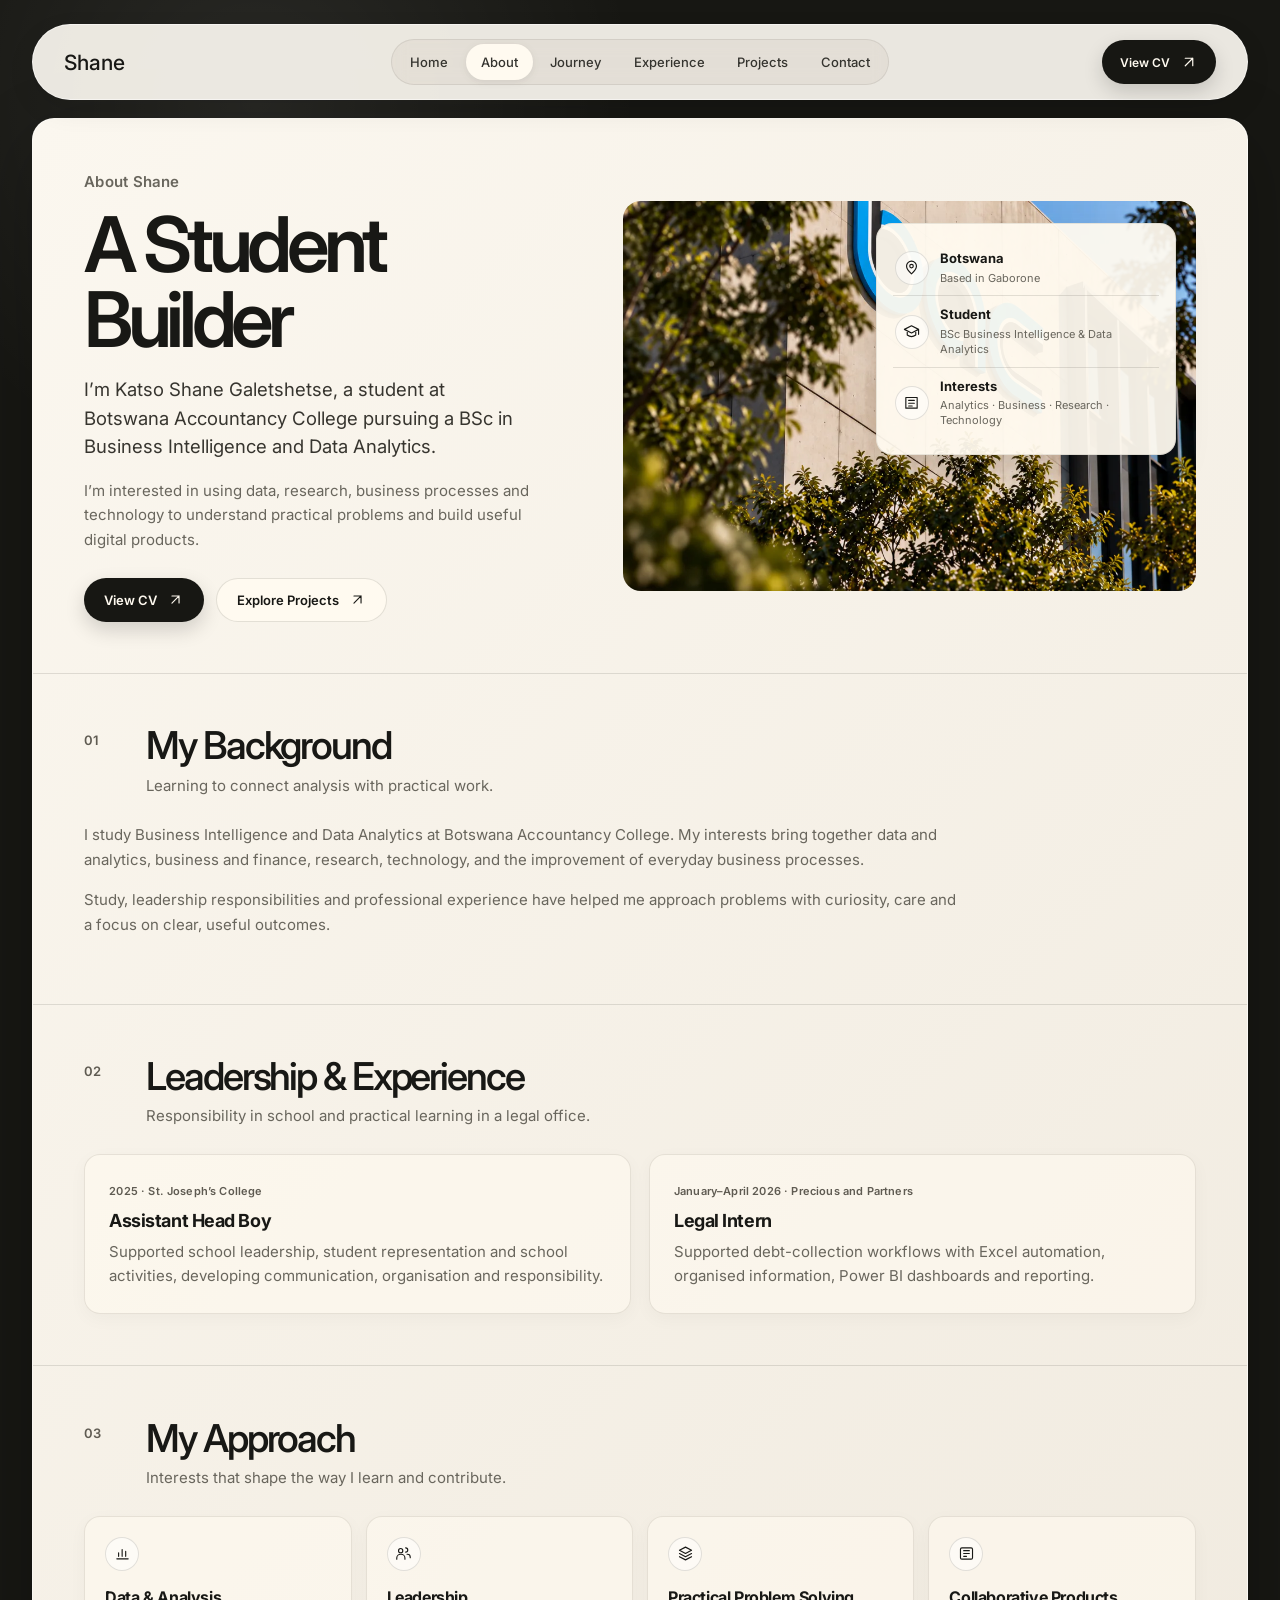
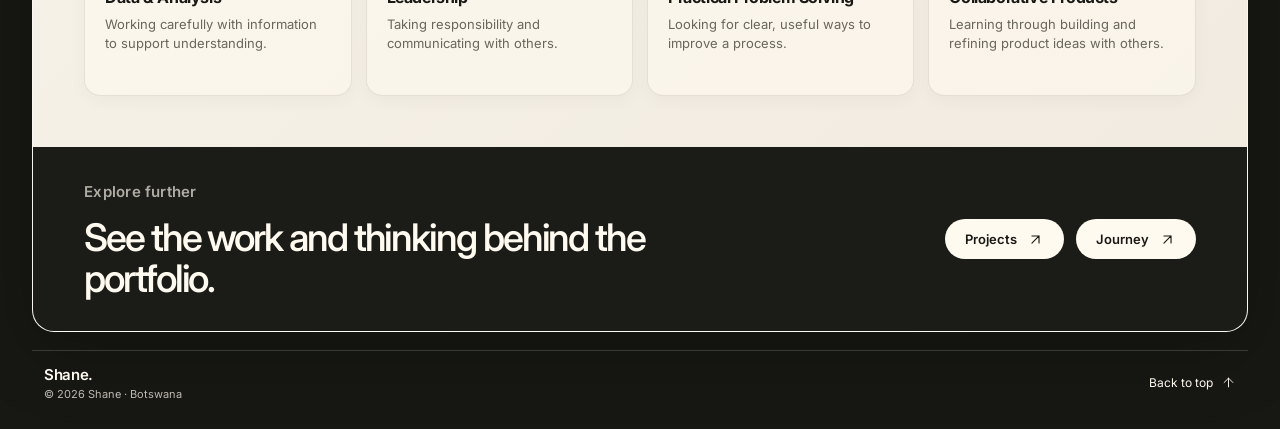
==== commit b3c3b685: "Add responsive portfolio layouts and bottom navigation" ====
--- a/about.html
+++ b/about.html
@@ -2,7 +2,7 @@
 <html lang="en">
 <head>
   <meta charset="utf-8" />
-  <meta name="viewport" content="width=device-width, initial-scale=1" />
+  <meta name="viewport" content="width=device-width, initial-scale=1, viewport-fit=cover" />
   <meta name="description" content="About Shane Galetshetse, a Business Intelligence and Data Analytics student at Botswana Accountancy College." />
   <title>About | Shane Galetshetse</title>
   <link rel="icon" type="image/png" href="assets/shane_exact_assets/logos/shane_logo_transparent.png" />
@@ -11,6 +11,7 @@
   <link href="https://fonts.googleapis.com/css2?family=Inter:wght@400;500;600;700;800&display=swap" rel="stylesheet" />
   <link rel="stylesheet" href="styles.css" />
   <link rel="stylesheet" href="pages.css" />
+  <link rel="stylesheet" href="responsive.css" />
 </head>
 <body class="portfolio-page">
   <div class="page-shell page-shell--inner" id="top">
@@ -34,5 +35,7 @@
     </footer>
   </div>
   <script src="pages.js" defer></script>
+<nav class="bottom-nav" aria-label="Mobile and tablet navigation"><a class="bottom-nav-link" href="index.html"><svg aria-hidden="true" viewBox="0 0 24 24"><path d="m3 10 9-7 9 7v10H3Z"/><path d="M9 20v-7h6v7"/></svg><span>Home</span></a><a class="bottom-nav-link" href="about.html" aria-current="page"><svg aria-hidden="true" viewBox="0 0 24 24"><circle cx="12" cy="8" r="3.5"/><path d="M5 21v-2a7 7 0 0 1 14 0v2"/></svg><span>About</span></a><a class="bottom-nav-link bottom-nav-extra" href="journey.html"><svg aria-hidden="true" viewBox="0 0 24 24"><circle cx="5" cy="18" r="2"/><circle cx="19" cy="6" r="2"/><path d="M5 16V9a3 3 0 0 1 3-3h4a3 3 0 0 1 0 6H9a3 3 0 0 0 0 6h8"/></svg><span>Journey</span></a><a class="bottom-nav-link bottom-nav-extra" href="experience.html"><svg aria-hidden="true" viewBox="0 0 24 24"><rect x="3" y="7" width="18" height="14" rx="3"/><path d="M8 7V4h8v3M3 12h18m-11 0v3h4v-3"/></svg><span>Experience</span></a><a class="bottom-nav-link" href="projects.html"><svg aria-hidden="true" viewBox="0 0 24 24"><rect x="3" y="3" width="7" height="7" rx="1.5"/><rect x="14" y="3" width="7" height="7" rx="1.5"/><rect x="3" y="14" width="7" height="7" rx="1.5"/><rect x="14" y="14" width="7" height="7" rx="1.5"/></svg><span>Projects</span></a><a class="bottom-nav-link" href="contact.html"><svg aria-hidden="true" viewBox="0 0 24 24"><rect x="3" y="5" width="18" height="14" rx="3"/><path d="m4 7 8 6 8-6"/></svg><span>Contact</span></a><a class="bottom-nav-link bottom-nav-extra" href="cv.html"><svg aria-hidden="true" viewBox="0 0 24 24"><path d="M5 3h9l5 5v13H5ZM14 3v5h5M8 12h8m-8 4h6"/></svg><span>CV</span></a><button class="bottom-nav-more" type="button" aria-expanded="false" aria-controls="more-navigation"><svg aria-hidden="true" viewBox="0 0 24 24"><circle cx="5" cy="12" r="1"/><circle cx="12" cy="12" r="1"/><circle cx="19" cy="12" r="1"/></svg><span>More</span></button><div class="more-navigation" id="more-navigation" hidden><p>Explore Shane</p><a href="journey.html"><svg aria-hidden="true" viewBox="0 0 24 24"><circle cx="5" cy="18" r="2"/><circle cx="19" cy="6" r="2"/><path d="M5 16V9a3 3 0 0 1 3-3h4a3 3 0 0 1 0 6H9a3 3 0 0 0 0 6h8"/></svg><span>Journey</span></a><a href="experience.html"><svg aria-hidden="true" viewBox="0 0 24 24"><rect x="3" y="7" width="18" height="14" rx="3"/><path d="M8 7V4h8v3M3 12h18m-11 0v3h4v-3"/></svg><span>Experience</span></a><a href="cv.html"><svg aria-hidden="true" viewBox="0 0 24 24"><path d="M5 3h9l5 5v13H5ZM14 3v5h5M8 12h8m-8 4h6"/></svg><span>CV</span></a></div></nav>
+<script src="site.js" defer></script>
 </body>
 </html>
--- a/styles.css
+++ b/styles.css
@@ -263,7 +263,7 @@
 
 .topbar .dark-btn > span::before { background-image: url("data:image/svg+xml,%3Csvg xmlns='http://www.w3.org/2000/svg' viewBox='0 0 24 24' fill='none' stroke='%23fffaf0' stroke-width='1.8' stroke-linecap='round' stroke-linejoin='round'%3E%3Cpath d='M12 5v13M6 13l6 6 6-6'/%3E%3C/svg%3E"); }
 .dark-btn:hover > span::before,
-.dark-btn:focus-visible > span::before { transform: translate(3px, -3px); }
+.dark-btn:focus-visible > span::before { transform: none; }
 
 .light-btn {
 	background: #fffaf0;
@@ -1045,79 +1045,6 @@
 .dark-btn:hover .directional-icon, .dark-btn:focus-visible .directional-icon, .light-btn:hover .directional-icon, .light-btn:focus-visible .directional-icon { transform: translate(1px, -1px); }
 
 .tilt-card { transform-style: preserve-3d; transition: transform 180ms ease; }
-
-@media (max-width: 980px) {
-	.page-shell { width: min(100% - 24px, 720px); margin: 24px auto; }
-	.topbar { top: 0; width: 100%; min-height: 76px; grid-template-columns: 1fr auto; padding: 10px 16px; border-radius: 20px 20px 0 0; }
-	.topbar.is-scrolled { top: 10px; width: calc(100% - 20px); min-height: 76px; border-radius: 999px; }
-	.nav-pill { grid-column: 1 / -1; grid-row: 2; width: 100%; min-width: 0; max-width: 100%; justify-content: center; flex-wrap: wrap; overflow: visible; gap: 2px; }
-	.nav-pill a { padding: 8px 11px; font-size: 13px; }
-	.topbar > .dark-btn { justify-self: end; }
-	.hero,
-	.split-section,
-	.experience-row,
-	.cv-row,
-	.contact-row,
-	.project-grid,
-	.article-grid,
-	.skill-grid,
-	.contact-pills {
-		grid-template-columns: 1fr;
-	}
-	.hero { padding: 28px 20px; }
-	.story-rail { grid-template-columns: 1fr 1fr; }
-	.hero-photo-card { height: clamp(224px, 30vh, 326px); }
-	.hero-project-panel { height: clamp(240px, 34vh, 365px); }
-	.hero-photo-frame { height: 360px; }
-	.hero-photo-frame > img { height: 100%; }
-	.hero-copy { margin-right: 18px; }
-	.info-card { position: static; width: auto; margin-top: -6px; }
-	.photo-panel { min-height: auto; }
-	.stacked,
-	.split-section,
-	.experience-row,
-	.cv-row,
-	.contact-row { padding: 32px 20px; }
-}
-
-@media (max-width: 560px) {
-	.page-shell { width: 100%; margin: 0; }
-	.dashboard-card { border-radius: 0; }
-	.topbar { top: 0; position: sticky; grid-template-columns: minmax(0, 1fr) auto; gap: 8px; width: 100%; min-height: 0; padding: 8px 10px; margin: 0 auto -2px; border-radius: 16px 16px 0 0; }
-	.topbar.is-scrolled { top: 8px; width: calc(100% - 16px); margin: 0 auto -2px; border-radius: 22px; }
-	.logo { gap: 8px; font-size: 20px; }
-	.logo img { width: 34px; height: 34px; }
-	.topbar { width: 100vw; max-width: 100vw; min-width: 0; grid-template-rows: auto auto; }
-	.topbar > .dark-btn { position: fixed; top: 8px; right: 10px; z-index: 51; justify-self: end; min-height: 34px; padding-inline: 10px; gap: 5px; font-size: 11px; white-space: nowrap; }
-	.nav-pill { position: relative; left: 50%; display: grid; grid-template-columns: repeat(auto-fit, minmax(80px, 1fr)); width: calc(100vw - 36px); max-width: calc(100vw - 36px); min-width: 0; justify-content: center; gap: 1px; padding: 4px; transform: translateX(-50%); }
-	.nav-pill a { justify-self: center; padding: 8px 4px; font-size: 12px; }
-	.hero { grid-template-columns: 1fr; gap: 18px; }
-	.story-rail { grid-template-columns: 1fr; }
-	.hero-photo-card,
-	.hero-project-panel { max-width: 360px; width: 100%; }
-	.hero h1,
-	.section-copy h2,
-	.section-head h2 { font-size: 42px; }
-	.hero h1 { white-space: normal; }
-	.section-head { align-items: start; flex-direction: column; }
-	.hero-photo-frame,
-	.photo-panel > img,
-	.wide-photo { height: 245px; }
-	.hero-photo-frame > img { height: 100%; }
-	.hero-copy {
-		margin-top: -36px;
-		margin-right: 18px;
-		padding-top: 14px;
-	}
-	.hero-copy > p.hero-supporting-copy {
-		grid-template-columns: 1fr;
-		font-size: 20px;
-	}
-	.hero-proof-row { flex-wrap: wrap; gap: 8px; }
-	.impact-pill { padding-inline: 9px; font-size: 10px; }
-	.cv-photo { height: 150px; }
-	.contact-card { min-height: 220px; }
-}
 
 @media (min-width: 981px) and (max-height: 1000px) {
 	.page-shell { margin-top: clamp(12px, 2.5dvh, 24px); }
@@ -1148,39 +1075,6 @@
 	.hero-project-panel .df-logo { bottom: 2%; }
 }
 
-@media (max-width: 1100px) {
-	.hero-photo-card,
-	.hero-project-panel {
-		--button-size: 48px;
-		--button-inset: 12px;
-		--cutout-shelf: 14px;
-		--cutout-fillet: 12px;
-	}
-}
-
-@media (min-width: 981px) and (max-width: 1100px) {
-	.topbar { grid-template-columns: minmax(110px, 1fr) minmax(0, auto) max-content; gap: 10px; padding-inline: 18px; }
-	.hero { grid-template-columns: minmax(0, 1fr); }
-	.story-rail { grid-template-columns: repeat(2, minmax(0, 1fr)); }
-	.hero-photo-card { height: clamp(260px, 32vh, 320px); }
-	.hero-main { width: min(100%, 760px); margin-inline: auto; }
-	.hero-photo-frame { height: clamp(360px, 46vw, 440px); }
-	.hero-aside { display: grid; grid-template-columns: minmax(0, 1fr) minmax(0, 1fr); align-items: start; column-gap: 24px; row-gap: 16px; }
-	.hero-aside > p { grid-column: 1; grid-row: 1; }
-	.hero-aside .quick-links { grid-column: 1; grid-row: 2; flex-wrap: wrap; }
-	.hero-aside .hero-project-panel { grid-column: 2; grid-row: 1 / span 2; height: clamp(280px, 32vh, 340px); margin-top: 0; }
-}
-
-@media (max-width: 560px) {
-	.hero-photo-card,
-	.hero-project-panel {
-		--button-size: 42px;
-		--button-inset: 10px;
-		--cutout-shelf: 12px;
-		--cutout-fillet: 12px;
-	}
-}
-
 @media (prefers-reduced-motion: reduce) {
 	.preview-dot { transform: none !important; }
 	* { animation-duration: 0.01ms !important; transition-duration: 0.01ms !important; }
@@ -1193,6 +1087,6 @@
 #contact .contact-pills { gap:10px; }
 #contact .contact-method { min-height:66px; }
 #contact .contact-method[href]:hover { background:rgba(255,250,240,.9); }
-@media (max-width: 980px) { #contact .contact-pills { grid-template-columns:1fr; } }
+
 #contact .contact-card .light-btn { color:var(--ink); font-size:13px; font-weight:600; }
 #skills,#cv,#contact { scroll-margin-top:110px; }
--- a/pages.css
+++ b/pages.css
@@ -132,42 +132,9 @@
 .page-footer { margin-top:18px; padding-inline:12px; }
 .portfolio-page :focus-visible { outline:2px solid rgba(24,24,21,.62); outline-offset:4px; }
 .page-footer :focus-visible { outline-color:#fffaf0; }
-@media (max-width: 980px) {
-  .page-shell--inner,.page-topbar.is-scrolled { width:calc(100% - 24px); }
-  .page-topbar { position:relative; top:auto; min-height:0; margin-bottom:14px; border-radius:22px; }
-  .page-hero--split,.project-detail-card,.contact-page-grid,.cv-columns { grid-template-columns:1fr; }
-  .about-visual { min-height:330px; }
-  .about-visual > img { height:330px; }
-  .floating-facts { width:min(300px,68%); }
-  .approach-grid { grid-template-columns:repeat(2,minmax(0,1fr)); }
-  .tuckman-grid { grid-template-columns:repeat(3,minmax(0,1fr)); }
-}
-@media (max-width: 620px) {
-  .page-shell--inner { width:100%; margin:0 auto 20px; }
-  .page-main { border-radius:0; }
-  .page-topbar { display:flex; flex-wrap:wrap; justify-content:space-between; gap:10px; border-radius:0; }
-  .page-topbar .nav-pill { order:3; width:100%; flex-wrap:wrap; }
-  .page-main > section,.page-section { padding:32px 20px; }
-  .page-hero--split,.page-hero--compact { min-height:0; }
-  .page-main h1 { font-size:48px; }
-  .page-card-grid--2,.approach-grid,.reflection-grid,.experience-detail-grid,.detail-pair { grid-template-columns:1fr; }
-  .timeline::before { left:5px; }
-  .timeline-entry { grid-template-columns:1fr; gap:7px; padding-left:23px; }
-  .timeline-entry::before { left:0; top:5px; }
-  .timeline-date { padding:0; text-align:left; }
-  .tuckman-grid { grid-template-columns:repeat(2,minmax(0,1fr)); }
-  .project-detail-card,.experience-feature { margin-inline:16px; padding:20px; }
-  .project-detail-art { min-height:230px; }
-  .project-detail-art--mobile img { max-height:280px; }
-  .contact-page-grid,.cv-columns { padding-inline:20px; }
-  .cv-profile { margin-inline:20px; }
-  .page-cta { flex-direction:column; align-items:flex-start; }
-  .page-footer { margin-inline:14px; }
-}
 @media (prefers-reduced-motion: reduce) { .portfolio-page *, .portfolio-page *::before, .portfolio-page *::after { scroll-behavior:auto !important; transition-duration:.01ms !important; animation-duration:.01ms !important; } }
 .page-topbar .nav-pill a { padding: 10px clamp(10px,1.15vw,18px); font-size: 13px; }
 .page-topbar .dark-btn { min-height:44px; }
 .project-detail-copy .project-categories { display:flex; flex-wrap:wrap; gap:8px; list-style:none; padding:0; }
 .project-detail-copy .project-categories li { padding:6px 11px; font-size:11px; }
 .page-main .contact-detail-card:hover { border-color:rgba(24,24,21,.24); background:rgba(255,250,240,.88); }
-@media (max-width: 980px) { .page-topbar .nav-pill a { padding:8px 10px; } }
--- a/responsive.css
+++ b/responsive.css
@@ -0,0 +1,264 @@
+/* Shared navigation, progressive page transitions and small-screen composition. */
+@view-transition { navigation: auto; }
+::view-transition-old(root) { animation: page-out 220ms ease both; }
+::view-transition-new(root) { animation: page-in 220ms ease both; }
+@keyframes page-out { to { opacity: 0; } }
+@keyframes page-in { from { opacity: 0; transform: translateY(3px); } }
+.bottom-nav { display: none; }
+.cv-mobile-photo { display: none; }
+.social-coming-soon { position: absolute; top: calc(100% + 4px); font-size: 8px; font-weight: 500; white-space: nowrap; }
+.quick-links > span.icon-btn { position: relative; cursor: default; }
+.contact-detail-card .mini-icon:has(svg[fill]), .contact-detail-card:has(h2) .brand-icon { color: var(--ink); }
+.contact-detail-card .brand-icon svg { fill: currentColor; stroke: none; }
+.contact-detail-card > div { min-width: 0; }
+.contact-detail-card p { overflow-wrap: anywhere; }
+.contact-form .form-honeypot { position: absolute; left: -10000px; width: 1px; height: 1px; overflow: hidden; }
+.contact-form input:focus-visible,.contact-form textarea:focus-visible { outline: 2px solid #81735e; outline-offset: 2px; }
+.contact-form [aria-busy="true"] { cursor: wait; opacity: .65; }
+.contact-form .dark-btn { border: 1px solid #171713; }
+.contact-form #contact-form-status { min-height: 2.8em; }
+.contact-form #contact-form-status a { text-decoration: underline; text-underline-offset: 3px; }
+.contact-form #contact-form-status[data-state="error"] { color: #8c3428; }
+.contact-form #contact-form-status[data-state="success"] { color: #34593f; }
+.form-direct-email { display: inline-flex; align-items: center; min-height: 44px; font-size: 13px; text-decoration: underline; text-underline-offset: 3px; }
+.page-cta .light-btn { color: var(--ink); font-size: 13px; }
+#projects .project-action[href] { cursor: pointer; }
+
+@media (max-width: 1100px) {
+  html { scroll-padding-bottom: 110px; }
+  a,button,input,textarea { scroll-margin-bottom: 110px; }
+  body { padding-bottom: calc(100px + env(safe-area-inset-bottom, 0px)); }
+  .page-shell, .page-shell--inner { width: calc(100% - 32px); max-width: 1000px; margin: 16px auto 0; }
+  .topbar, .topbar.is-scrolled, .page-topbar, .page-topbar.is-scrolled { position: relative; top: auto; display: flex; justify-content: space-between; width: 100%; min-height: 70px; margin: 0; padding: 14px 22px; border: 0; border-radius: 22px 22px 0 0; background: var(--paper); box-shadow: none; backdrop-filter: none; }
+  .topbar .nav-pill { display: none; }
+  .topbar .logo { font-size: 22px; }
+  .topbar > .dark-btn { position: static; min-height: 44px; padding: 0 18px; font-size: 12px; }
+  .page-main { border-radius: 0 0 22px 22px; border: 0; }
+  .bottom-nav { position: fixed; z-index: 100; left: 50%; bottom: calc(12px + env(safe-area-inset-bottom, 0px)); transform: translateX(-50%); display: flex; align-items: center; justify-content: space-around; gap: 4px; width: min(620px, calc(100% - 28px)); padding: 7px; border: 1px solid rgba(255,255,255,.85); border-radius: 999px; background: rgba(250,246,237,.94); box-shadow: 0 4px 18px rgba(30,26,20,.18), inset 0 1px 0 #fff; backdrop-filter: blur(16px); -webkit-backdrop-filter: blur(16px); }
+  .bottom-nav a,.bottom-nav button { display: flex; flex: 1 1 0; flex-direction: column; align-items: center; justify-content: center; gap: 5px; min-width: 44px; min-height: 48px; padding: 6px 5px; border: 0; border-radius: 999px; background: transparent; color: #474238; font: 500 10px/1.2 Inter,system-ui,sans-serif; cursor: pointer; transition: background 200ms ease,color 200ms ease,box-shadow 200ms ease; }
+  .bottom-nav svg { display: block; width: 20px; height: 20px; fill: none; stroke: currentColor; stroke-width: 1.65; stroke-linecap: round; stroke-linejoin: round; }
+  .bottom-nav a[aria-current="page"],.bottom-nav button[aria-expanded="true"] { background: #fffdf7; color: #181815; box-shadow: 0 2px 8px rgba(44,37,26,.12); }
+  .bottom-nav a:hover,.bottom-nav button:hover { background: #ede5d8; }
+  .bottom-nav :focus-visible { outline: 2px solid #81735e; outline-offset: 2px; }
+  .bottom-nav .bottom-nav-more { display: none; }
+  .more-navigation[hidden] { display: none; }
+  .more-navigation { position: absolute; bottom: calc(100% + 12px); right: 0; width: 230px; padding: 12px; border: 1px solid var(--line); border-radius: 22px; background: #fbf7ef; box-shadow: 0 8px 30px #17171326; }
+  .more-navigation p { margin: 5px 12px 9px; color: var(--muted); font-size: 12px; }
+  .more-navigation a { flex-direction: row; justify-content: flex-start; gap: 14px; padding-inline: 14px; font-size: 14px; border-radius: 12px; }
+  .dark-btn,.light-btn,.icon-btn,.back-to-top { min-height: 44px; }
+  .quick-links .icon-btn { width: 44px; height: 44px; }
+  .dark-btn,.light-btn { font-weight: 600; box-shadow: none; }
+  .hero { display: grid; grid-template-columns: repeat(2,minmax(0,1fr)); gap: 22px; padding: 12px 24px 28px; }
+  .hero-main { grid-column: 1 / -1; grid-row: 1; display: grid; grid-template-columns: 1fr 1fr; align-items: center; gap: 24px; width: 100%; }
+  .hero-photo-frame { height: 340px; }
+  .hero-copy { margin: 0; padding: 0; border-radius: 0; background: transparent; }
+  .hero-copy::before { display: none; }
+  .hero h1 { font-size: clamp(32px,4.2vw,44px); line-height: 1.04; white-space: normal; }
+  .hero-copy > p.hero-supporting-copy { grid-template-columns: 1fr; gap: 12px; font-size: 20px; line-height: 1.3; margin-top: 16px; }
+  .hero-proof-row { flex-wrap: wrap; gap: 10px; margin-top: 18px; }
+  .preview-dot { width: 44px; height: 44px; flex-basis: 44px; }
+  .hero-preview-close { width: 44px; height: 44px; }
+  .hero-preview { grid-template-columns: 44px minmax(0,1fr) 44px; width: min(350px,calc(100vw - 64px)); }
+  .hero-preview-link { display: inline-flex; align-items: center; min-height: 44px; font-size: 12px; }
+  .hero-aside { display: contents; }
+  .hero-aside > p { grid-column: 1 / -1; grid-row: 2; max-width: 700px; margin: 0; font-size: 16px; line-height: 1.55; }
+  .hero-aside .quick-links { grid-column: 1 / -1; grid-row: 3; justify-content: flex-start; margin-bottom: 8px; gap: 12px; }
+  .story-rail { display: contents; }
+  .hero-photo-card,.hero-project-panel { width: 100%; max-width: none; height: 235px; --button-size: 48px; --button-inset: 12px; --cutout-shelf: 14px; --cutout-fillet: 12px; }
+  .hero-photo-card strong { font-size: 25px; }
+  .hero-photo-card small { font-size: 13px; }
+  .hero-pill { font-size: 11px; padding: 7px 12px; }
+  .quick-links + .hero-project-panel { grid-column: 1 / -1; height: 220px; margin: 0; }
+  .hero-project-panel .project-logo { width: 130px; }
+  .hero-project-panel .br-logo { top: 27%; left: 22%; }
+  .hero-project-panel .df-logo { top: 27%; bottom: auto; left: 58%; }
+  .hero-project-panel .divider-line { display: none; }
+  .split-section,.cv-row,.contact-row { grid-template-columns: repeat(2,minmax(0,1fr)); gap: 24px; padding: 32px 24px; }
+  #about { grid-template-columns: repeat(2,minmax(0,1fr)); gap: 24px; padding: 32px 24px; }
+  #about .photo-panel { height: auto; min-height: 0; }
+  #about .photo-panel > img { height: 240px; }
+  #about .info-card { position: static; display: grid; gap: 16px; width: 100%; padding: 18px; margin-top: 14px; }
+  #experience { grid-template-columns: 1fr 1.2fr; gap: 24px; padding: 32px 24px; }
+  #experience .wide-photo { height: 260px; }
+  #experience .experience-list { grid-column: 1 / -1; display: grid; grid-template-columns: repeat(2,minmax(0,1fr)); gap: 22px; }
+  .section-copy h2,.section-head h2,#about h2,#experience h2,#projects .projects-header h2,#articles .section-head h2 { font-size: 34px; line-height: 1.08; }
+  .section-copy h3,.section-head p,#projects .projects-header p,#articles .section-head p { font-size: 15px; line-height: 1.5; }
+  .number,#projects .number { margin-bottom: 12px; font-size: 13px; }
+  .stacked,#projects,#articles { padding: 32px 24px; }
+  #projects .project-grid { grid-template-columns: 1fr; }
+  #projects .featured-project-card { height: auto; min-height: 290px; }
+  #projects .project-title { font-size: 30px; white-space: normal; }
+  #projects .project-content { padding: 24px 8px 24px 24px; }
+  #projects .project-categories { flex-wrap: wrap; gap: 6px; margin-top: 12px; }
+  #projects .project-categories li { padding: 4px 8px; font-size: 12px; }
+  #projects .project-description { margin: 22px 0; font-size: 14px; }
+  #projects .project-action { width: 160px; height: 44px; padding-inline: 16px; font-size: 13px; }
+  #projects .project-action-row { flex-wrap: wrap; }
+  #projects .project-phones { width: 100%; height: 92%; left: 0; top: 4%; }
+  #articles .article-grid { grid-template-columns: repeat(2,minmax(0,1fr)); }
+  #articles .article-card:last-child { grid-column: 1 / -1; max-width: 100%; }
+  #articles .article-card h3 { font-size: 20px; }
+  .skill-grid { grid-template-columns: repeat(2,minmax(0,1fr)); }
+  .contact-row { grid-template-columns: 1fr; }
+  .contact-card { min-height: 280px; }
+  .contact-pills { grid-template-columns: repeat(3,minmax(0,1fr)); }
+  .cv-photo { height: 260px; }
+  .page-main > section { padding: 32px 28px; }
+  .page-hero--compact { padding-top: 36px !important; padding-bottom: 32px !important; }
+  .page-main h1,.page-hero--compact h1 { font-size: 44px; line-height: 1.06; }
+  .page-main h2 { font-size: 28px; }
+  .page-main p { font-size: 15px; }
+  .page-main .lead { font-size: 17px; }
+  .page-hero--split { min-height: 0; grid-template-columns: 1fr 1fr; gap: 24px; align-items: start; }
+  .about-visual { min-height: 0; }
+  .about-visual > img { height: 300px; }
+  .floating-facts { position: static; width: 100%; margin-top: 14px; box-shadow: none; }
+  .approach-grid,.reflection-grid { grid-template-columns: repeat(2,minmax(0,1fr)); }
+  .tuckman-grid { grid-template-columns: repeat(3,minmax(0,1fr)); }
+  .page-section-heading { grid-template-columns: 30px minmax(0,1fr); gap: 10px; }
+  .page-cta { flex-wrap: wrap; }
+  .project-detail-card,.project-detail-card--reverse { grid-template-columns: minmax(0,1.3fr) minmax(0,.7fr); gap: 16px; }
+  .project-detail-art { min-height: 220px; }
+  .project-detail-art img { max-height: 300px; }
+  .project-detail-copy .lead { font-size: 16px; }
+  .detail-pair { grid-template-columns: 1fr; }
+  .experience-detail-grid { grid-template-columns: 1fr; gap: 20px; }
+  .contact-page-grid { grid-template-columns: 1fr 1.2fr; gap: 20px; }
+  .contact-detail-card { padding: 14px; }
+  .contact-detail-card h2 { font-size: 15px; }
+  .contact-detail-card p { font-size: 13px; }
+  .contact-form { min-width: 0; padding: 20px; }
+  .contact-form input,.contact-form textarea { font-size: 16px; min-height: 48px; }
+  .cv-columns { grid-template-columns: minmax(0,1.1fr) minmax(0,.9fr); gap: 22px; padding-inline: 28px; }
+  .cv-mobile-photo { display: block; width: 100%; height: clamp(220px,35vw,320px); margin: 22px 0; border-radius: 16px; object-fit: cover; }
+  .cv-block { grid-template-columns: 26px minmax(0,1fr); gap: 10px; }
+  .cv-block h2,.cv-side-card h2 { font-size: 24px; }
+  .site-footer { padding: 18px 8px; margin-top: 20px; }
+}
+
+@media (max-width: 620px) {
+  .page-shell,.page-shell--inner { width: calc(100% - 20px); margin: 10px auto 0; }
+  .topbar,.topbar.is-scrolled,.page-topbar,.page-topbar.is-scrolled { min-height: 64px; padding: 10px 16px; border-radius: 20px 20px 0 0; }
+  .topbar .logo { font-size: 21px; }
+  .bottom-nav { width: min(390px,calc(100% - 24px)); gap: 2px; }
+  .bottom-nav .bottom-nav-extra { display: none; }
+  .bottom-nav .bottom-nav-more { display: flex; }
+  .bottom-nav-more.contains-active { background: #fffdf7; box-shadow: 0 2px 8px #2c251a1f; }
+  .bottom-nav a,.bottom-nav button { font-size: 10px; }
+  .hero { grid-template-columns: 1fr; padding: 8px 16px 24px; gap: 18px; }
+  .hero-main { display: block; grid-column: 1; }
+  .hero-photo-frame { height: 250px; border-radius: 16px; }
+  .hero-photo-frame > img { border-radius: 16px; object-position: center 38%; }
+  .hero-copy { margin-top: -24px; margin-right: 12px; padding: 14px 0 0; border-radius: 0 22px 0 0; background: var(--paper); }
+  .hero h1 { font-size: clamp(30px,8.1vw,36px); letter-spacing: -.055em; }
+  .hero-copy > p.hero-supporting-copy { font-size: 17px; gap: 10px; line-height: 1.4; }
+  .bac-chip { padding: 6px 10px; font-size: 12px; }
+  .hero-proof-row { flex-wrap: nowrap; gap: 8px; margin-top: 12px; }
+  .impact-pill { min-height: 32px; padding-inline: 8px; font-size: 10px; white-space: normal; }
+  .hero-aside > p { grid-column: 1; font-size: 15px; }
+  .hero-aside .quick-links { grid-column: 1; gap: 8px; flex-wrap: wrap; }
+  .quick-links .dark-btn { min-height: 44px; font-size: 12px; padding-inline: 14px; }
+  .hero-photo-card,.hero-project-panel { height: 210px; --button-size: 44px; --button-inset: 12px; --cutout-shelf: 12px; --cutout-fillet: 12px; }
+  .quick-links + .hero-project-panel { grid-column: 1; height: 230px; }
+  .hero-project-panel .project-logo { width: 105px; }
+  .hero-project-panel .br-logo { left: 7%; top: 30%; }
+  .hero-project-panel .df-logo { left: 53%; top: 30%; }
+  .hero-photo-card strong { font-size: 24px; }
+  .hero-photo-card small { font-size: 12px; }
+  .split-section,#about,#experience,.cv-row,.contact-row { grid-template-columns: 1fr; gap: 22px; padding: 28px 18px; }
+  #experience .wide-photo { height: 220px; }
+  #experience .experience-list { grid-column: 1; grid-template-columns: 1fr; gap: 20px; }
+  #about .photo-panel > img { height: 240px; }
+  #about .info-card { grid-template-columns: 1fr; gap: 18px; }
+  .stacked,#projects,#articles { padding: 28px 18px; }
+  .section-copy h2,.section-head h2,#about h2,#experience h2,#projects .projects-header h2,#articles .section-head h2 { font-size: 30px; }
+  .section-head,#projects .projects-header,#articles .section-head { align-items: flex-start; flex-wrap: wrap; gap: 16px; }
+  #projects .project-navigation { gap: 8px; padding: 0; }
+  #projects .project-navigation button { width: 44px; height: 44px; }
+  #projects .featured-project-card { grid-template-columns: 1fr; min-height: 0; }
+  #projects .project-content { padding: 22px 22px 0; }
+  #projects .project-title { font-size: 28px; }
+  #projects .project-description { margin: 18px 0; }
+  #projects .project-artwork { height: 220px; }
+  #projects .project-truck { width: 40%; top: 60%; }
+  #projects .project-watermark { font-size: 58cqw; top: 50%; left: 50%; }
+  #projects .project-phones { height: 100%; top: 0; }
+  #articles .article-grid { grid-template-columns: 1fr; }
+  #articles .article-card:last-child { grid-column: 1; }
+  #articles .article-card > img { height: 180px; }
+  #articles .article-card h3 { font-size: 20px; }
+  #articles .article-card p { font-size: 14px; }
+  .skill-grid { grid-template-columns: 1fr; }
+  .skill-card { display: grid; grid-template-columns: 54px minmax(0,1fr); column-gap: 16px; min-height: 0; padding: 22px; }
+  .skill-icon { grid-row: 1 / 3; margin: 0; }
+  .skill-card h3 { font-size: 18px; }
+  .skill-card p { grid-column: 2; }
+  .contact-pills { grid-template-columns: 1fr; }
+  .contact-method { font-size: 14px; }
+  .contact-method small { font-size: 12px; }
+  .contact-card { min-height: 285px; padding: 26px; }
+  .cv-photo { height: 220px; }
+  .page-main > section { padding: 28px 20px; }
+  .page-hero--compact { padding-top: 24px !important; padding-bottom: 28px !important; }
+  .page-main h1,.page-hero--compact h1 { font-size: 36px; line-height: 1.05; letter-spacing: -.055em; }
+  .page-main h2 { font-size: 27px; }
+  .page-main .lead { font-size: 16px; }
+  .page-hero--split,.page-card-grid--2,.approach-grid,.reflection-grid,.contact-page-grid,.cv-columns { grid-template-columns: 1fr; }
+  .about-visual > img { height: 255px; }
+  .floating-facts { padding: 14px; }
+  .floating-facts b { font-size: 14px; }
+  .floating-facts small { font-size: 13px; }
+  .page-actions { gap: 10px; margin-top: 18px; }
+  .page-actions .dark-btn,.page-actions .light-btn { padding-inline: 16px; font-size: 12px; }
+  .page-section-heading { grid-template-columns: 24px minmax(0,1fr); gap: 8px; margin-bottom: 20px; }
+  .content-card,.approach-card { padding: 20px; min-height: 0; }
+  .approach-card p { font-size: 14px; }
+  .timeline::before { left: 5px; }
+  .timeline-entry { grid-template-columns: 1fr; gap: 9px; padding-left: 24px; }
+  .timeline-entry::before { left: 0; top: 4px; }
+  .timeline-date { text-align: left; padding: 0; font-size: 12px; }
+  .timeline-card { padding: 18px; }
+  .timeline-card h2 { font-size: 20px; }
+  .timeline-card p { font-size: 14px; }
+  .tuckman-grid { grid-template-columns: 1fr; }
+  .tuckman-grid p { font-size: 14px; }
+  .experience-feature-head { gap: 12px; }
+  .experience-mark { width: 44px; height: 44px; flex-basis: 44px; border-radius: 12px; }
+  .experience-mark svg { width: 23px; height: 23px; }
+  .experience-feature-head h2 { font-size: 30px; }
+  .experience-detail-grid p { font-size: 14px; }
+  .experience-feature,.project-detail-card { margin-inline: 0; border-radius: 0; border-inline: 0; }
+  .project-detail-card,.project-detail-card--reverse { grid-template-columns: 1fr; gap: 20px; }
+  .project-detail-copy { display: contents; }
+  .project-detail-copy .project-categories { grid-row: 1; }
+  .project-detail-copy h2 { grid-row: 2; margin: 0; }
+  .project-detail-copy > .lead { grid-row: 3; margin-bottom: 0; }
+  .project-detail-art { grid-row: 4; }
+  .project-detail-copy .detail-pair { grid-row: 5; margin-top: 0; }
+  .project-detail-copy > .availability-note { grid-row: 6; }
+  .project-detail-copy h2 { font-size: 30px; }
+  .project-detail-copy .lead { font-size: 16px; }
+  .detail-pair p { font-size: 14px; }
+  .project-detail-art { min-height: 210px; }
+  .project-detail-art img { max-height: 260px; }
+  .project-detail-art--mobile img { max-height: 300px; }
+  .project-detail-art .project-watermark { font-size: 200px; }
+  .contact-detail-card h2 { font-size: 16px; }
+  .contact-detail-card p { font-size: 13px; }
+  .contact-form { padding: 20px; }
+  .contact-form h2 { font-size: 25px; }
+  .contact-form .dark-btn { width: 100%; }
+  .contact-form textarea { min-height: 160px; }
+  .cv-profile { margin-inline: 20px; padding: 22px !important; }
+  .cv-columns { padding: 10px 20px 28px; }
+  .cv-entry p,.cv-entry li,.cv-entry-note,.cv-side-card p { font-size: 14px !important; }
+  .cv-skill-groups b { font-size: 14px; }
+  .page-cta { padding: 28px 20px !important; }
+  .page-cta h2 { font-size: 26px; }
+  .site-footer { gap: 12px; }
+  .site-footer-brand span { font-size: 10px; }
+}
+@media (prefers-reduced-motion: reduce) {
+  ::view-transition-old(root),::view-transition-new(root) { animation: none; }
+  .bottom-nav * { transition: none; }
+}
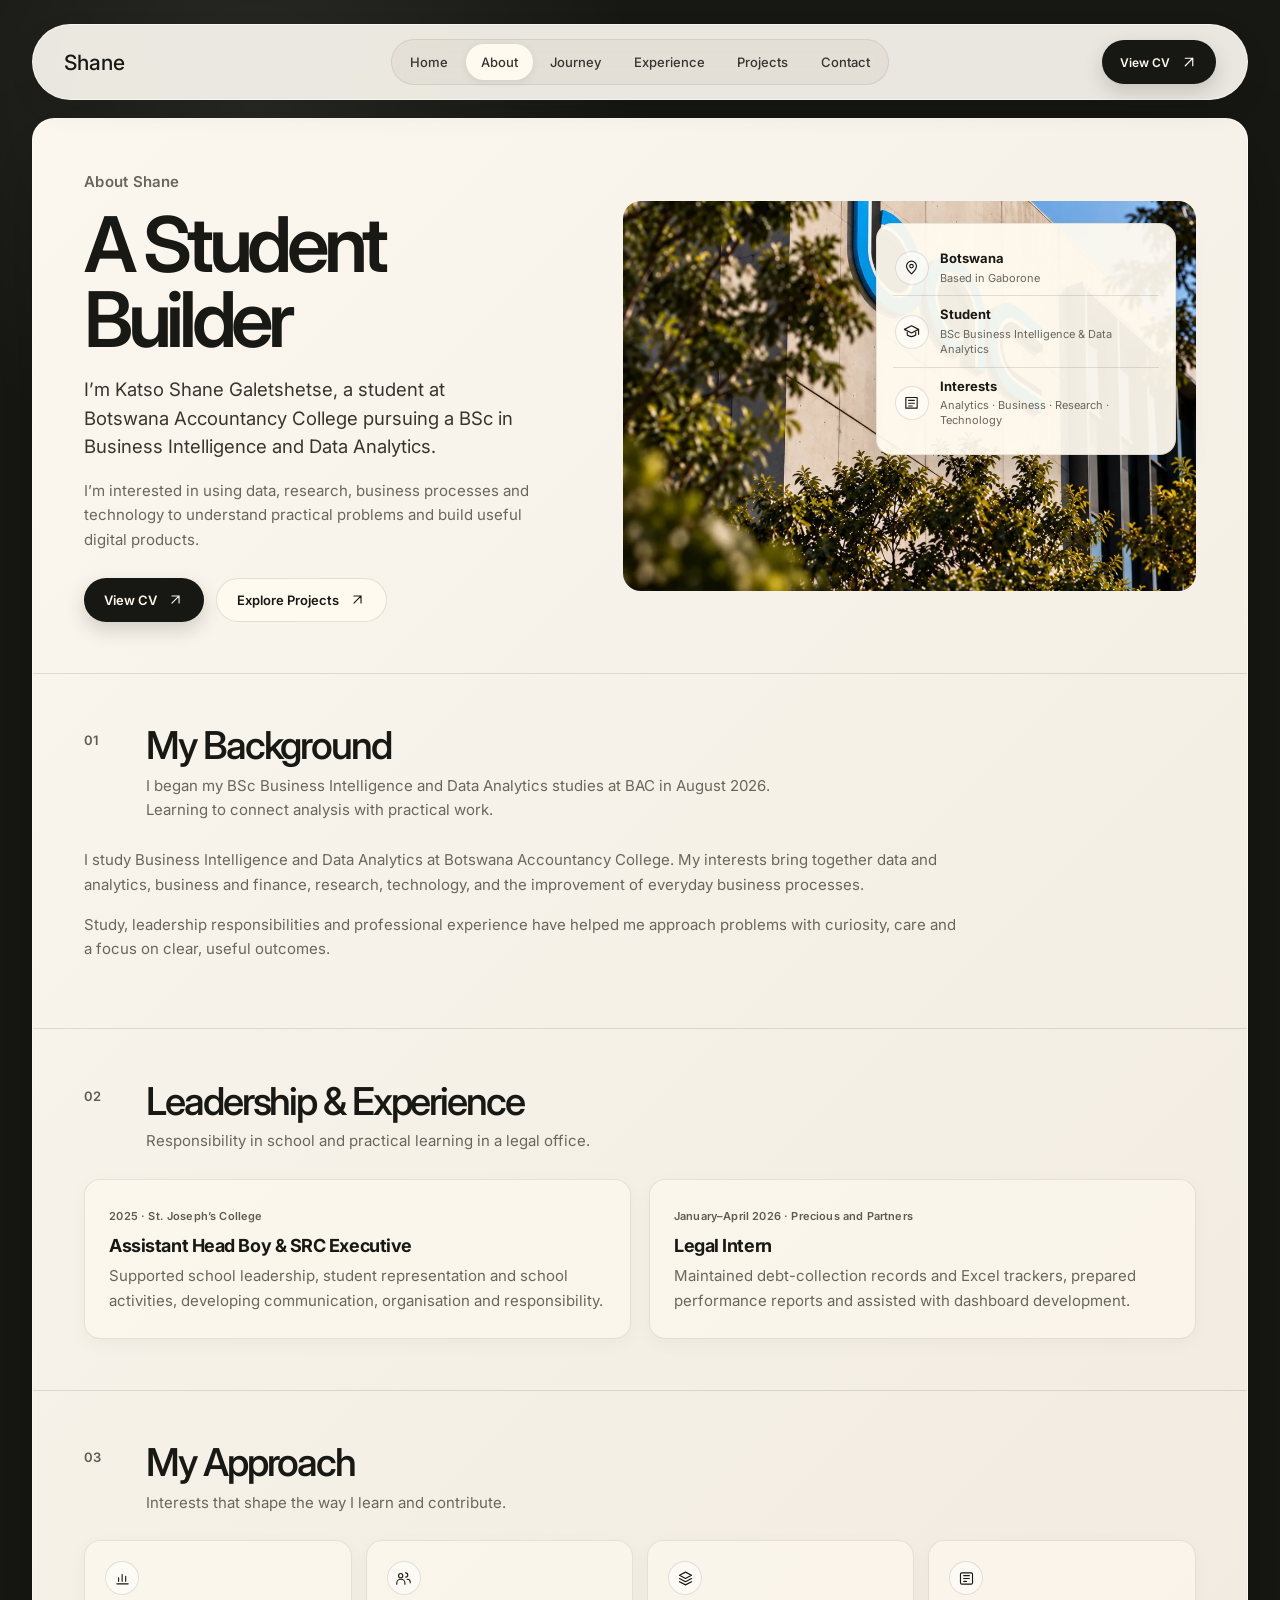
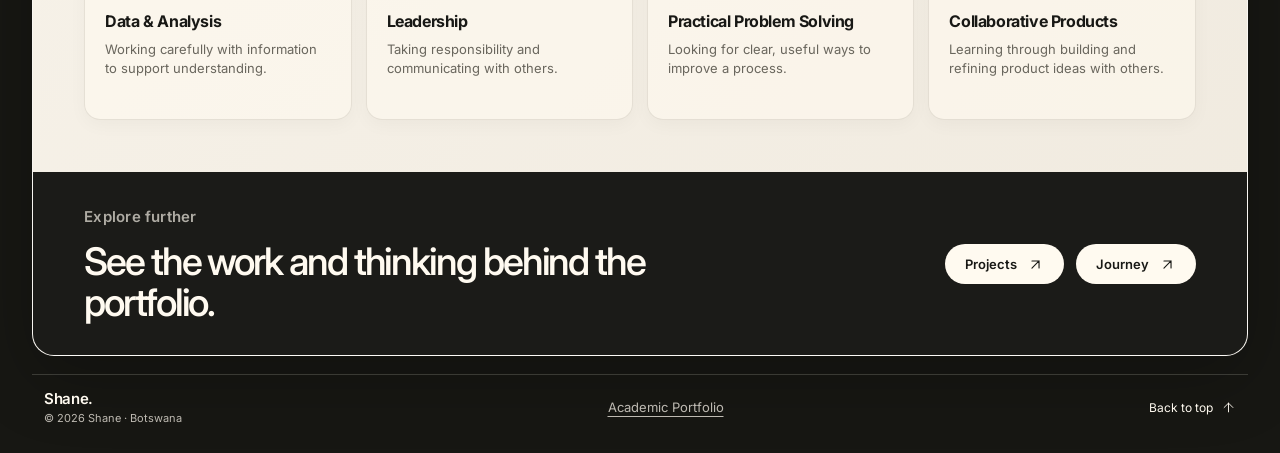
==== commit ede7a834: "Complete CSS academic portfolio with original documents and project evidence" ====
--- a/about.html
+++ b/about.html
@@ -12,6 +12,7 @@
   <link rel="stylesheet" href="styles.css" />
   <link rel="stylesheet" href="pages.css" />
   <link rel="stylesheet" href="responsive.css" />
+<link rel="stylesheet" href="portfolio-content.css" />
 </head>
 <body class="portfolio-page">
   <div class="page-shell page-shell--inner" id="top">
@@ -25,17 +26,17 @@
   <div class="page-hero-copy"><p class="eyebrow">About Shane</p><h1>A Student<br />Builder</h1><p class="lead">I&#8217;m Katso Shane Galetshetse, a student at Botswana Accountancy College pursuing a BSc in Business Intelligence and Data Analytics.</p><p>I&#8217;m interested in using data, research, business processes and technology to understand practical problems and build useful digital products.</p><div class="page-actions"><a class="dark-btn" href="cv.html">View CV <svg class="ui-icon" aria-hidden="true" viewBox="0 0 24 24" fill="none" stroke="currentColor" stroke-width="1.6" stroke-linecap="round" stroke-linejoin="round"><path d="M7 17 17 7M7 7h10v10"/></svg></a><a class="light-btn" href="projects.html">Explore Projects <svg class="ui-icon" aria-hidden="true" viewBox="0 0 24 24" fill="none" stroke="currentColor" stroke-width="1.6" stroke-linecap="round" stroke-linejoin="round"><path d="M7 17 17 7M7 7h10v10"/></svg></a></div></div>
   <div class="about-visual"><img src="assets/hero-custom/bac-facade.webp" alt="Botswana Accountancy College facade framed by trees" /><div class="floating-facts"><p><span class="mini-icon"><svg viewBox="0 0 24 24"><path d="M19 10c0 5-7 11-7 11S5 15 5 10a7 7 0 1 1 14 0Z"/><circle cx="12" cy="10" r="2.5"/></svg></span><span><b>Botswana</b><small>Based in Gaborone</small></span></p><p><span class="mini-icon"><svg viewBox="0 0 24 24"><path d="m2 9 10-5 10 5-10 5L2 9Zm4 2v6c4 3 8 3 12 0v-6M22 9v7"/></svg></span><span><b>Student</b><small>BSc Business Intelligence &amp; Data Analytics</small></span></p><p><span class="mini-icon"><svg viewBox="0 0 24 24"><path d="M4 5h16v15H4zM8 9h8m-8 4h8m-8 4h5"/></svg></span><span><b>Interests</b><small>Analytics &middot; Business &middot; Research &middot; Technology</small></span></p></div></div>
 </section>
-<section class="page-section"><div class="page-section-heading"><span class="section-index">01</span><div><h2>My Background</h2><p>Learning to connect analysis with practical work.</p></div></div><div class="editorial-copy"><p>I study Business Intelligence and Data Analytics at Botswana Accountancy College. My interests bring together data and analytics, business and finance, research, technology, and the improvement of everyday business processes.</p><p>Study, leadership responsibilities and professional experience have helped me approach problems with curiosity, care and a focus on clear, useful outcomes.</p></div></section>
-<section class="page-section"><div class="page-section-heading"><span class="section-index">02</span><div><h2>Leadership &amp; Experience</h2><p>Responsibility in school and practical learning in a legal office.</p></div></div><div class="page-card-grid page-card-grid--2"><article class="content-card"><span class="eyebrow">2025 &middot; St. Joseph&#8217;s College</span><h3>Assistant Head Boy</h3><p>Supported school leadership, student representation and school activities, developing communication, organisation and responsibility.</p></article><article class="content-card"><span class="eyebrow">January&ndash;April 2026 &middot; Precious and Partners</span><h3>Legal Intern</h3><p>Supported debt-collection workflows with Excel automation, organised information, Power BI dashboards and reporting.</p></article></div></section>
+<section class="page-section"><div class="page-section-heading"><span class="section-index">01</span><div><h2>My Background</h2><p>I began my BSc Business Intelligence and Data Analytics studies at BAC in August 2026.</p><p>Learning to connect analysis with practical work.</p></div></div><div class="editorial-copy"><p>I study Business Intelligence and Data Analytics at Botswana Accountancy College. My interests bring together data and analytics, business and finance, research, technology, and the improvement of everyday business processes.</p><p>Study, leadership responsibilities and professional experience have helped me approach problems with curiosity, care and a focus on clear, useful outcomes.</p></div></section>
+<section class="page-section"><div class="page-section-heading"><span class="section-index">02</span><div><h2>Leadership &amp; Experience</h2><p>Responsibility in school and practical learning in a legal office.</p></div></div><div class="page-card-grid page-card-grid--2"><article class="content-card"><span class="eyebrow">2025 &middot; St. Joseph&#8217;s College</span><h3>Assistant Head Boy &amp; SRC Executive</h3><p>Supported school leadership, student representation and school activities, developing communication, organisation and responsibility.</p></article><article class="content-card"><span class="eyebrow">January&ndash;April 2026 &middot; Precious and Partners</span><h3>Legal Intern</h3><p>Maintained debt-collection records and Excel trackers, prepared performance reports and assisted with dashboard development.</p></article></div></section>
 <section class="page-section"><div class="page-section-heading"><span class="section-index">03</span><div><h2>My Approach</h2><p>Interests that shape the way I learn and contribute.</p></div></div><div class="approach-grid"><article class="approach-card"><span class="mini-icon"><svg viewBox="0 0 24 24"><path d="M4 19.5h16M6.5 16V11m5 5V6.5m5 9.5v-7"/></svg></span><h3>Data &amp; Analysis</h3><p>Working carefully with information to support understanding.</p></article><article class="approach-card"><span class="mini-icon"><svg viewBox="0 0 24 24"><circle cx="8" cy="8" r="3"/><path d="M2.5 20v-1.5A5.5 5.5 0 0 1 8 13h.5a5.5 5.5 0 0 1 5.5 5.5V20m1-10a3 3 0 1 0 0-6m2 9h.5a4 4 0 0 1 4 4v1"/></svg></span><h3>Leadership</h3><p>Taking responsibility and communicating with others.</p></article><article class="approach-card"><span class="mini-icon"><svg viewBox="0 0 24 24"><path d="M12 3 3.5 7.5 12 12l8.5-4.5L12 3Zm-8.5 9L12 16.5l8.5-4.5M3.5 16.5 12 21l8.5-4.5"/></svg></span><h3>Practical Problem Solving</h3><p>Looking for clear, useful ways to improve a process.</p></article><article class="approach-card"><span class="mini-icon"><svg viewBox="0 0 24 24"><rect x="3.5" y="4" width="17" height="16" rx="2"/><path d="M8 8h8M8 12h8M8 16h4"/></svg></span><h3>Collaborative Products</h3><p>Learning through building and refining product ideas with others.</p></article></div></section>
 <section class="page-cta"><div><p class="eyebrow">Explore further</p><h2>See the work and thinking behind the portfolio.</h2></div><div class="page-actions"><a class="light-btn" href="projects.html">Projects <svg class="ui-icon" aria-hidden="true" viewBox="0 0 24 24" fill="none" stroke="currentColor" stroke-width="1.6" stroke-linecap="round" stroke-linejoin="round"><path d="M7 17 17 7M7 7h10v10"/></svg></a><a class="light-btn" href="journey.html">Journey <svg class="ui-icon" aria-hidden="true" viewBox="0 0 24 24" fill="none" stroke="currentColor" stroke-width="1.6" stroke-linecap="round" stroke-linejoin="round"><path d="M7 17 17 7M7 7h10v10"/></svg></a></div></section></main>
     <footer class="site-footer page-footer">
       <div class="site-footer-brand"><strong>Shane.</strong><span>&copy; 2026 Shane &middot; Botswana</span></div>
-      <a class="back-to-top" href="#top">Back to top <svg viewBox="0 0 24 24" aria-hidden="true"><path d="M12 19V5m-7 7 7-7 7 7" /></svg></a>
+      <a class="portfolio-footer-link" href="portfolio.html">Academic Portfolio</a><a class="back-to-top" href="#top">Back to top <svg viewBox="0 0 24 24" aria-hidden="true"><path d="M12 19V5m-7 7 7-7 7 7" /></svg></a>
     </footer>
   </div>
   <script src="pages.js" defer></script>
-<nav class="bottom-nav" aria-label="Mobile and tablet navigation"><a class="bottom-nav-link" href="index.html"><svg aria-hidden="true" viewBox="0 0 24 24"><path d="m3 10 9-7 9 7v10H3Z"/><path d="M9 20v-7h6v7"/></svg><span>Home</span></a><a class="bottom-nav-link" href="about.html" aria-current="page"><svg aria-hidden="true" viewBox="0 0 24 24"><circle cx="12" cy="8" r="3.5"/><path d="M5 21v-2a7 7 0 0 1 14 0v2"/></svg><span>About</span></a><a class="bottom-nav-link bottom-nav-extra" href="journey.html"><svg aria-hidden="true" viewBox="0 0 24 24"><circle cx="5" cy="18" r="2"/><circle cx="19" cy="6" r="2"/><path d="M5 16V9a3 3 0 0 1 3-3h4a3 3 0 0 1 0 6H9a3 3 0 0 0 0 6h8"/></svg><span>Journey</span></a><a class="bottom-nav-link bottom-nav-extra" href="experience.html"><svg aria-hidden="true" viewBox="0 0 24 24"><rect x="3" y="7" width="18" height="14" rx="3"/><path d="M8 7V4h8v3M3 12h18m-11 0v3h4v-3"/></svg><span>Experience</span></a><a class="bottom-nav-link" href="projects.html"><svg aria-hidden="true" viewBox="0 0 24 24"><rect x="3" y="3" width="7" height="7" rx="1.5"/><rect x="14" y="3" width="7" height="7" rx="1.5"/><rect x="3" y="14" width="7" height="7" rx="1.5"/><rect x="14" y="14" width="7" height="7" rx="1.5"/></svg><span>Projects</span></a><a class="bottom-nav-link" href="contact.html"><svg aria-hidden="true" viewBox="0 0 24 24"><rect x="3" y="5" width="18" height="14" rx="3"/><path d="m4 7 8 6 8-6"/></svg><span>Contact</span></a><a class="bottom-nav-link bottom-nav-extra" href="cv.html"><svg aria-hidden="true" viewBox="0 0 24 24"><path d="M5 3h9l5 5v13H5ZM14 3v5h5M8 12h8m-8 4h6"/></svg><span>CV</span></a><button class="bottom-nav-more" type="button" aria-expanded="false" aria-controls="more-navigation"><svg aria-hidden="true" viewBox="0 0 24 24"><circle cx="5" cy="12" r="1"/><circle cx="12" cy="12" r="1"/><circle cx="19" cy="12" r="1"/></svg><span>More</span></button><div class="more-navigation" id="more-navigation" hidden><p>Explore Shane</p><a href="journey.html"><svg aria-hidden="true" viewBox="0 0 24 24"><circle cx="5" cy="18" r="2"/><circle cx="19" cy="6" r="2"/><path d="M5 16V9a3 3 0 0 1 3-3h4a3 3 0 0 1 0 6H9a3 3 0 0 0 0 6h8"/></svg><span>Journey</span></a><a href="experience.html"><svg aria-hidden="true" viewBox="0 0 24 24"><rect x="3" y="7" width="18" height="14" rx="3"/><path d="M8 7V4h8v3M3 12h18m-11 0v3h4v-3"/></svg><span>Experience</span></a><a href="cv.html"><svg aria-hidden="true" viewBox="0 0 24 24"><path d="M5 3h9l5 5v13H5ZM14 3v5h5M8 12h8m-8 4h6"/></svg><span>CV</span></a></div></nav>
+<nav class="bottom-nav" aria-label="Mobile and tablet navigation"><a class="bottom-nav-link" href="index.html"><svg aria-hidden="true" viewBox="0 0 24 24"><path d="m3 10 9-7 9 7v10H3Z"/><path d="M9 20v-7h6v7"/></svg><span>Home</span></a><a class="bottom-nav-link" href="about.html" aria-current="page"><svg aria-hidden="true" viewBox="0 0 24 24"><circle cx="12" cy="8" r="3.5"/><path d="M5 21v-2a7 7 0 0 1 14 0v2"/></svg><span>About</span></a><a class="bottom-nav-link bottom-nav-extra" href="journey.html"><svg aria-hidden="true" viewBox="0 0 24 24"><circle cx="5" cy="18" r="2"/><circle cx="19" cy="6" r="2"/><path d="M5 16V9a3 3 0 0 1 3-3h4a3 3 0 0 1 0 6H9a3 3 0 0 0 0 6h8"/></svg><span>Journey</span></a><a class="bottom-nav-link bottom-nav-extra" href="experience.html"><svg aria-hidden="true" viewBox="0 0 24 24"><rect x="3" y="7" width="18" height="14" rx="3"/><path d="M8 7V4h8v3M3 12h18m-11 0v3h4v-3"/></svg><span>Experience</span></a><a class="bottom-nav-link" href="projects.html"><svg aria-hidden="true" viewBox="0 0 24 24"><rect x="3" y="3" width="7" height="7" rx="1.5"/><rect x="14" y="3" width="7" height="7" rx="1.5"/><rect x="3" y="14" width="7" height="7" rx="1.5"/><rect x="14" y="14" width="7" height="7" rx="1.5"/></svg><span>Projects</span></a><a class="bottom-nav-link" href="contact.html"><svg aria-hidden="true" viewBox="0 0 24 24"><rect x="3" y="5" width="18" height="14" rx="3"/><path d="m4 7 8 6 8-6"/></svg><span>Contact</span></a><a class="bottom-nav-link bottom-nav-extra" href="cv.html"><svg aria-hidden="true" viewBox="0 0 24 24"><path d="M5 3h9l5 5v13H5ZM14 3v5h5M8 12h8m-8 4h6"/></svg><span>CV</span></a><button class="bottom-nav-more" type="button" aria-expanded="false" aria-controls="more-navigation"><svg aria-hidden="true" viewBox="0 0 24 24"><circle cx="5" cy="12" r="1"/><circle cx="12" cy="12" r="1"/><circle cx="19" cy="12" r="1"/></svg><span>More</span></button><div class="more-navigation" id="more-navigation" hidden><p>Explore Shane</p><a href="portfolio.html">Academic Portfolio</a><a href="journey.html"><svg aria-hidden="true" viewBox="0 0 24 24"><circle cx="5" cy="18" r="2"/><circle cx="19" cy="6" r="2"/><path d="M5 16V9a3 3 0 0 1 3-3h4a3 3 0 0 1 0 6H9a3 3 0 0 0 0 6h8"/></svg><span>Journey</span></a><a href="experience.html"><svg aria-hidden="true" viewBox="0 0 24 24"><rect x="3" y="7" width="18" height="14" rx="3"/><path d="M8 7V4h8v3M3 12h18m-11 0v3h4v-3"/></svg><span>Experience</span></a><a href="cv.html"><svg aria-hidden="true" viewBox="0 0 24 24"><path d="M5 3h9l5 5v13H5ZM14 3v5h5M8 12h8m-8 4h6"/></svg><span>CV</span></a></div></nav>
 <script src="site.js" defer></script>
 </body>
 </html>
--- a/styles.css
+++ b/styles.css
@@ -647,7 +647,7 @@
 	top: 25%;
 }
 
-.hero-project-panel .df-logo {
+.hero-project-panel .ledisa-logo {
 	bottom: 7%;
 }
 
@@ -1072,7 +1072,7 @@
 		width: min(136px, calc(100% - 32px));
 	}
 	.hero-project-panel .br-logo { top: 20%; }
-	.hero-project-panel .df-logo { bottom: 2%; }
+	.hero-project-panel .ledisa-logo { bottom: 2%; }
 }
 
 @media (prefers-reduced-motion: reduce) {
--- a/responsive.css
+++ b/responsive.css
@@ -71,7 +71,7 @@
   .quick-links + .hero-project-panel { grid-column: 1 / -1; height: 220px; margin: 0; }
   .hero-project-panel .project-logo { width: 130px; }
   .hero-project-panel .br-logo { top: 27%; left: 22%; }
-  .hero-project-panel .df-logo { top: 27%; bottom: auto; left: 58%; }
+  .hero-project-panel .ledisa-logo { top: 27%; bottom: auto; left: 58%; }
   .hero-project-panel .divider-line { display: none; }
   .split-section,.cv-row,.contact-row { grid-template-columns: repeat(2,minmax(0,1fr)); gap: 24px; padding: 32px 24px; }
   #about { grid-template-columns: repeat(2,minmax(0,1fr)); gap: 24px; padding: 32px 24px; }
@@ -162,7 +162,7 @@
   .quick-links + .hero-project-panel { grid-column: 1; height: 230px; }
   .hero-project-panel .project-logo { width: 105px; }
   .hero-project-panel .br-logo { left: 7%; top: 30%; }
-  .hero-project-panel .df-logo { left: 53%; top: 30%; }
+  .hero-project-panel .ledisa-logo { left: 53%; top: 30%; }
   .hero-photo-card strong { font-size: 24px; }
   .hero-photo-card small { font-size: 12px; }
   .split-section,#about,#experience,.cv-row,.contact-row { grid-template-columns: 1fr; gap: 22px; padding: 28px 18px; }
--- a/portfolio-content.css
+++ b/portfolio-content.css
@@ -0,0 +1,54 @@
+/* Academic content extends the existing editorial surfaces and typography. */
+.assignment-grid { display:grid; grid-template-columns:repeat(4,minmax(0,1fr)); gap:20px; }
+.assignment-card { min-width:0; display:flex; flex-direction:column; border:1px solid rgba(35,32,26,.1); border-radius:18px; overflow:hidden; background:rgba(255,255,255,.2); }
+.assignment-card > img { width:100%; height:150px; object-fit:cover; }
+.assignment-card > div { display:flex; flex-direction:column; align-items:flex-start; gap:14px; padding:22px; flex:1; }
+.assignment-card h3 { font-size:clamp(20px,1.65vw,28px); line-height:1.16; margin:0; letter-spacing:-.035em; }
+.assignment-card p { font-size:15px; line-height:1.6; margin:0; color:var(--muted,#6d6b63); }
+.assignment-card .dark-btn { margin-top:auto; min-height:44px; font-size:14px; gap:12px; }
+.assignment-card .eyebrow { font-size:11px; }
+.document-body { max-width:72ch; margin:30px auto 48px; font-size:17px; line-height:1.75; color:#34342e; overflow-wrap:anywhere; }
+.document-body p { margin:0 0 1.35em; }
+.page-main .document-body p { font-size:17px; line-height:1.75; color:#45443d; }
+.document-reading .document-body { margin-top:0; }
+.document-reading .document-note { margin:0 auto 28px; }
+.document-reading > .page-actions { max-width:84ch; margin:0 auto 24px; }
+.document-body h2 { font-size:clamp(24px,2.2vw,34px); line-height:1.2; margin:1.8em 0 .7em; color:#171713; letter-spacing:-.035em; }
+.document-body h3 { font-size:22px; line-height:1.3; margin:1.8em 0 .7em; color:#171713; }
+.document-note { max-width:80ch; border:1px solid rgba(35,32,26,.12); padding:20px 24px; border-radius:14px; line-height:1.65; overflow-wrap:anywhere; }
+.document-note code { font-size:.95em; }
+.letter-document,.email-document { border:1px solid rgba(35,32,26,.1); padding:clamp(22px,4vw,60px); border-radius:18px; background:rgba(255,255,255,.28); max-width:84ch; }
+.letter-document p:first-child,.email-document p:first-child { font-weight:600; }
+.page-actions { flex-wrap:wrap; }
+.practical-grid { display:grid; grid-template-columns:repeat(3,minmax(0,1fr)); gap:20px; }
+.practical-card { display:flex; flex-direction:column; align-items:flex-start; padding:clamp(22px,2vw,34px); border:1px solid rgba(35,32,26,.12); border-radius:18px; background:rgba(255,255,255,.2); }
+.practical-card h3 { font-size:clamp(23px,1.8vw,30px); line-height:1.15; letter-spacing:-.035em; margin:16px 0; }
+.practical-card h4 { font-size:15px; margin:12px 0 6px; }
+.practical-card p { font-size:15px; line-height:1.65; color:#626158; margin:0 0 16px; }
+.practical-card .light-btn { margin-top:auto; min-height:44px; font-size:14px; }
+.supporting-skills { max-width:100ch; font-size:16px; line-height:1.7; margin:28px 0; color:#626158; }
+.application-evidence { margin:28px 0; }
+.application-evidence img { display:block; width:100%; max-height:720px; object-fit:contain; height:auto; border-radius:16px; border:1px solid rgba(35,32,26,.12); background:#eaf2fb; }
+.application-evidence figcaption { max-width:90ch; font-size:14px; line-height:1.6; margin:14px 0; color:#626158; }
+.application-evidence figcaption a { text-decoration:underline; text-underline-offset:3px; }
+.hero-project-panel .ledisa-logo { font-size:clamp(20px,2vw,32px); line-height:1.1; color:#fff7ea; filter:none; font-weight:500; letter-spacing:-.04em; }
+.hero-project-panel .ledisa-logo strong { font-weight:700; }
+.portfolio-footer-link { font-size:13px; text-decoration:underline; text-underline-offset:4px; }
+.more-navigation { max-height:min(460px,70dvh); overflow-y:auto; }
+.page-main > .assignment-grid { margin-bottom:36px; }
+@media(max-width:1100px) {
+  .assignment-grid { grid-template-columns:repeat(2,minmax(0,1fr)); }
+  .practical-grid { grid-template-columns:1fr; }
+  .document-body { font-size:16px; }
+  .page-main .document-body p { font-size:16px; }
+  .site-footer { flex-wrap:wrap; gap:20px; }
+}
+@media(max-width:620px) {
+  .assignment-grid { grid-template-columns:1fr; }
+  .assignment-card > img { height:160px; }
+  .assignment-card h3 { font-size:24px; }
+  .document-note { padding:18px; }
+  .document-body { margin:24px 0 32px; }
+  .document-body h2 { font-size:24px; }
+  .hero-project-panel .ledisa-logo { font-size:23px; }
+}
